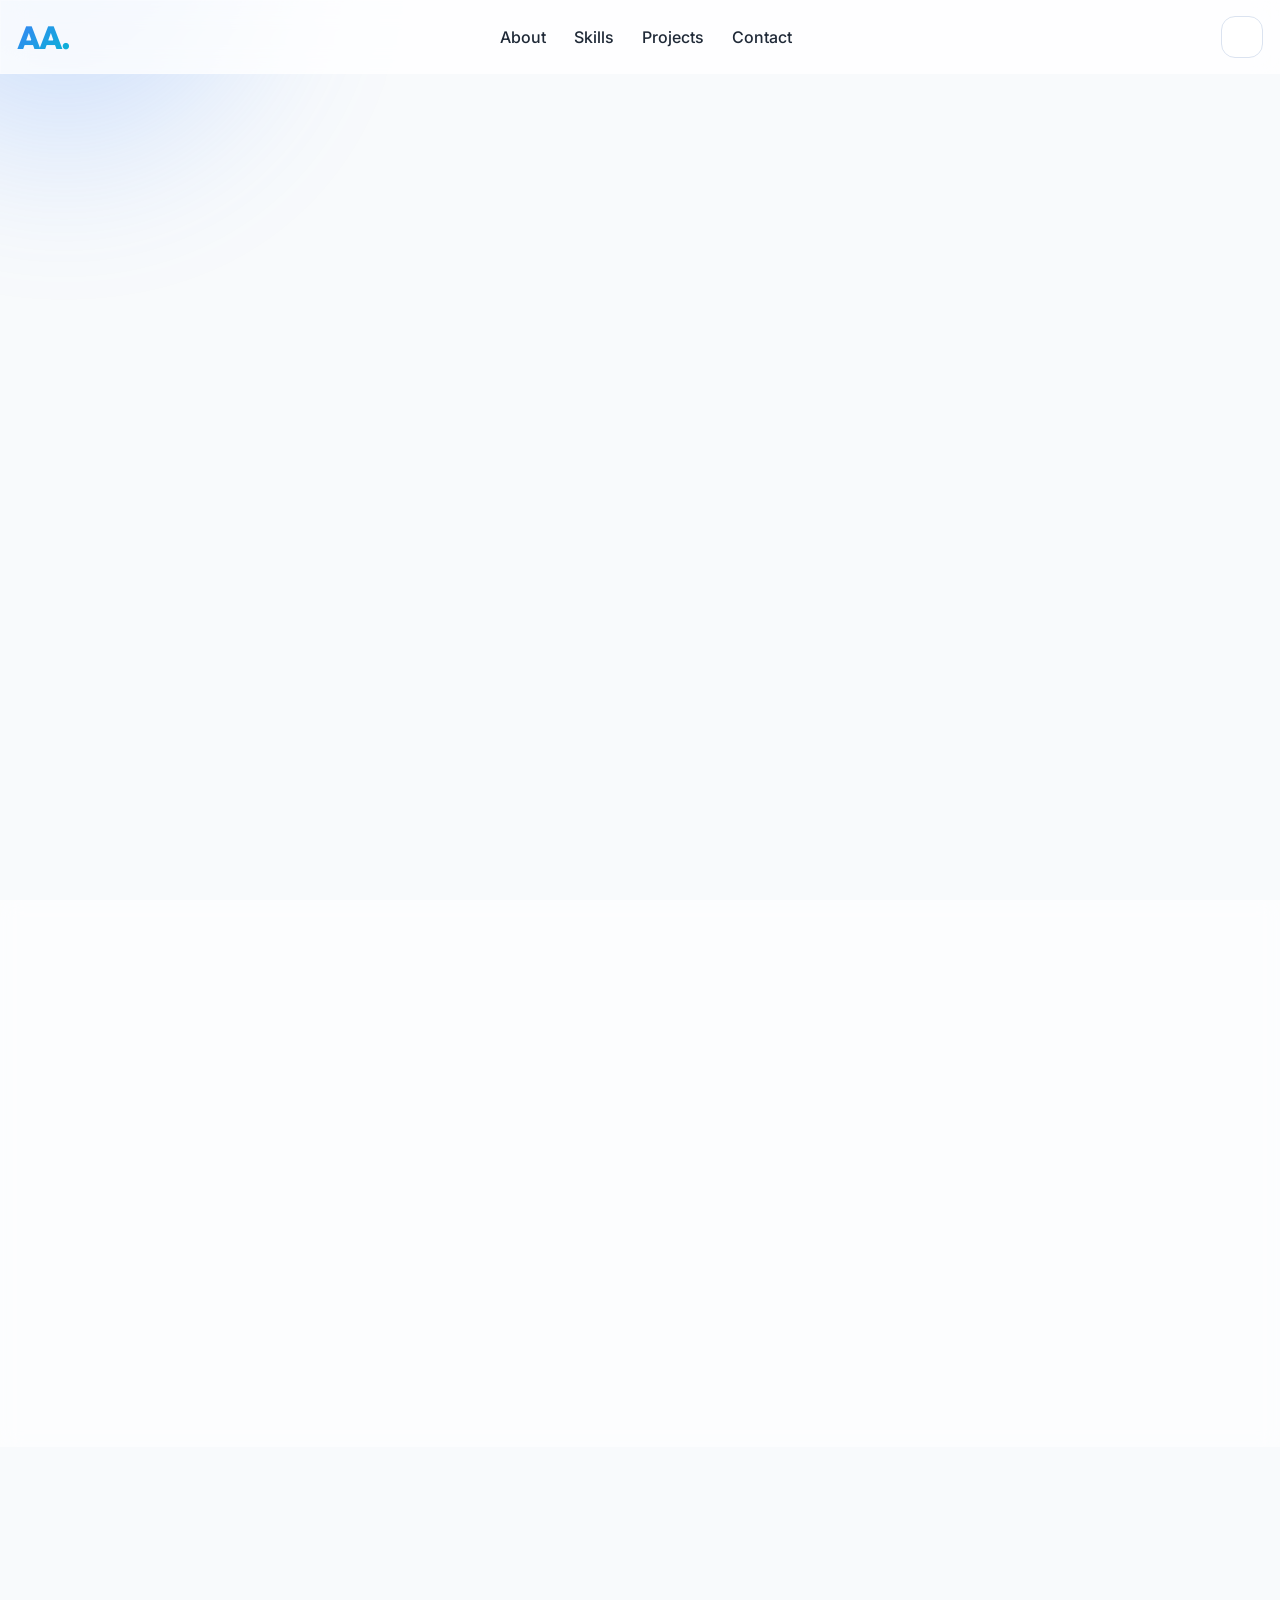
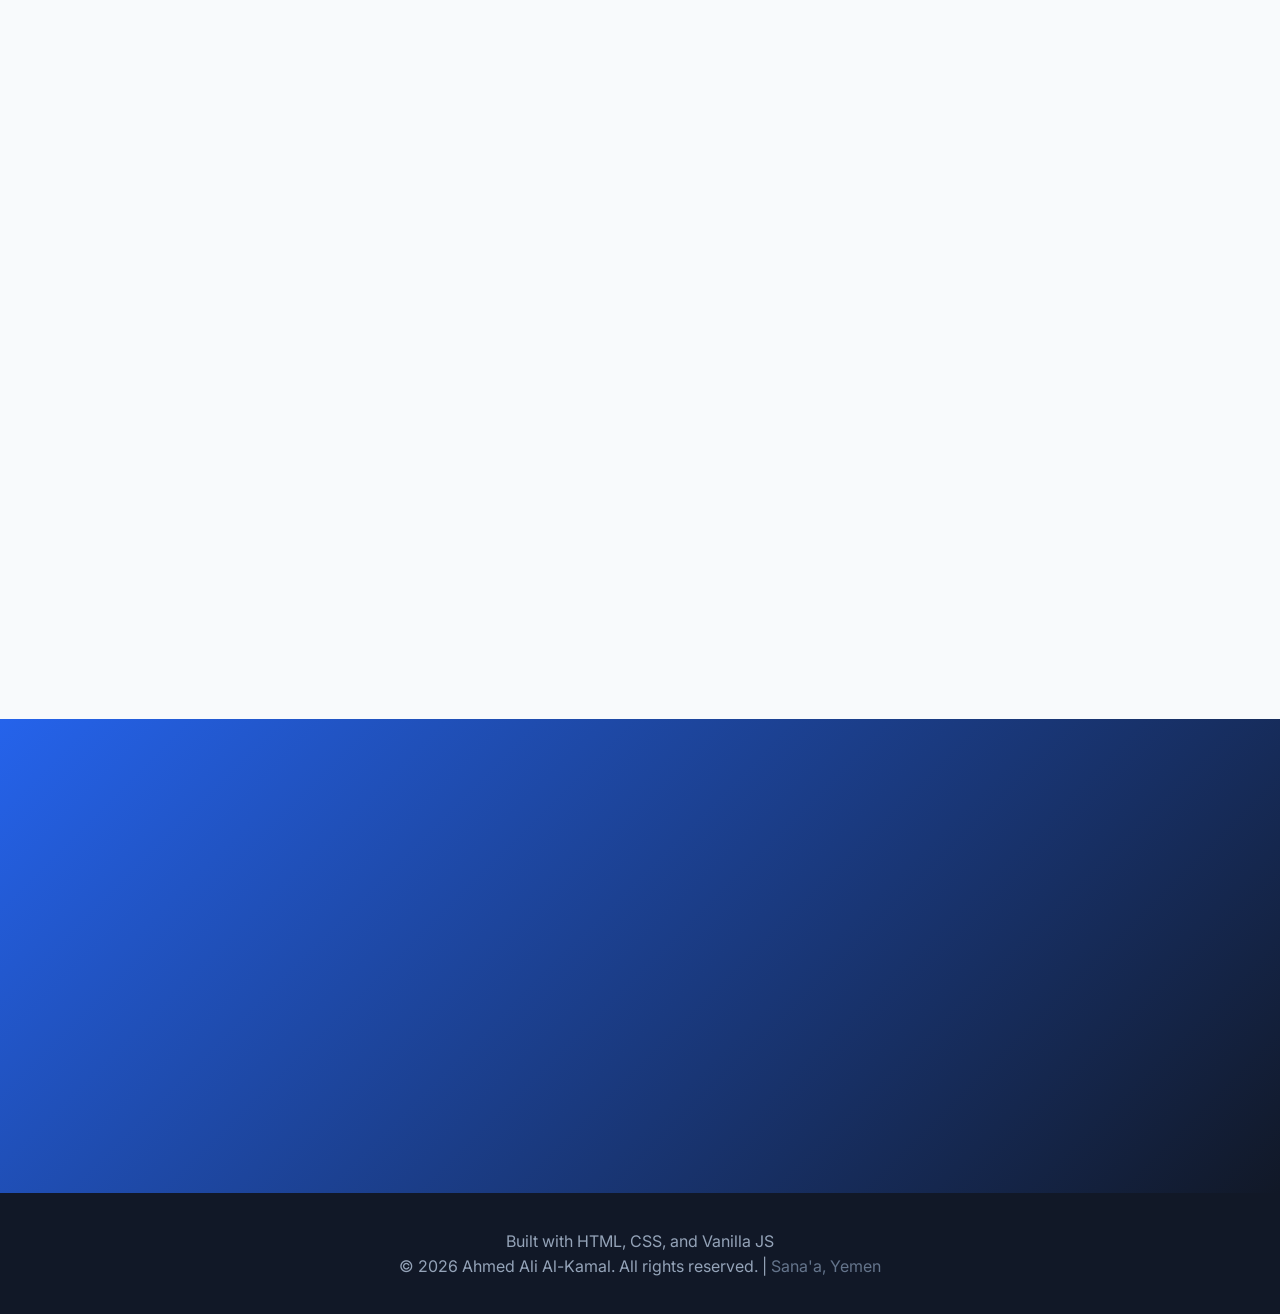
==== index.html @ fac73447 "Add navigation action buttons for theme toggle and mobile menu" ====
<!DOCTYPE html>
<html lang="en">
<head>
    <meta charset="UTF-8">
    <meta name="viewport" content="width=device-width, initial-scale=1.0">
    <title>Ahmed Ali Al-Kamal - Portfolio</title>
    <link rel="stylesheet" href="./assets/css/style.css">
</head>
<body>
    <div class="page-shell">
        <div class="blob-container">
            <div class="blob blob-1"></div>
            <div class="blob blob-2"></div>
        </div>

        <nav class="site-header glass">
            <div class="container-wide">
                <div class="nav-bar">
                    <a href="index.html" class="brand text-gradient outfit-font">AA.</a>

                    <div class="nav-links">
                        <a href="#about" class="nav-link">About</a>
                        <a href="#skills" class="nav-link">Skills</a>
                        <a href="projects.html" class="nav-link">Projects</a>
                        <a href="#contact" class="nav-link">Contact</a>
                    </div>

                    <div class="nav-actions">
                        <button id="theme-toggle" class="theme-toggle" aria-label="Toggle theme">
                            <svg id="theme-icon" fill="none" viewBox="0 0 24 24" stroke="currentColor"></svg>
                        </button>
                        <button id="mobile-menu-button" class="menu-toggle" aria-label="Open menu">
                            <svg fill="none" viewBox="0 0 24 24" stroke="currentColor">
                                <path stroke-linecap="round" stroke-linejoin="round" stroke-width="2" d="M4 6h16M4 12h16M4 18h16"></path>
                            </svg>
                        </button>
                    </div>
                </div>
            </div>

            <div id="mobile-menu" class="mobile-menu glass hidden">
                <div class="mobile-menu-inner">
                    <a href="#about" class="mobile-link">About</a>
                    <a href="#skills" class="mobile-link">Skills</a>
                    <a href="projects.html" class="mobile-link">Projects</a>
                    <a href="#contact" class="mobile-link">Contact</a>
                </div>
            </div>
        </nav>

        <section id="hero" class="hero">
            <div class="container-narrow hero-content reveal">
                <p class="eyebrow">Hello, my name is</p>
                <h1 class="hero-title outfit-font">
                    Ahmed Ali Al-Kamal.<br>
                    <span class="text-gradient">I build for the web.</span>
                </h1>
                <p class="hero-text">
                    I'm an IT graduate specializing in full-stack web and mobile applications using Django, React, and Flutter. Passionate about clean code, UX, and solving complex problems.
                </p>
                <div class="hero-actions">
                    <a href="projects.html" class="button">View My Work</a>
                    <a href="https://github.com/12Ahm-webSite" target="_blank" class="button-secondary">GitHub Profile</a>
                </div>
            </div>
        </section>

        <section id="about" class="section section-soft">
            <div class="container-narrow reveal">
                <div class="section-heading">
                    <h2 class="outfit-font">About Me</h2>
                    <div class="section-line"></div>
                </div>

                <div class="about-grid">
                    <div class="about-copy">
                        <h3 class="section-subtitle">Professional Summary</h3>
                        <p>
                            IT graduate with hands-on experience building full-stack web applications and mobile apps. Proficient in Django, React, and Flutter. Passionate about clean code, user experience, and solving real-world problems through software.
                        </p>

                        <h3 class="section-subtitle">Languages</h3>
                        <ul class="language-list">
                            <li><span class="bullet-dot"></span> <strong>Arabic</strong> - Native</li>
                            <li><span class="bullet-dot"></span> <strong>English</strong> - Professional Working Proficiency</li>
                        </ul>
                    </div>

                    <article class="info-card glass">
                        <div class="card-corner"></div>
                        <div class="info-card-content">
                            <h3 class="card-title">
                                <svg fill="none" stroke="currentColor" viewBox="0 0 24 24">
                                    <path stroke-linecap="round" stroke-linejoin="round" stroke-width="2" d="M12 14l9-5-9-5-9 5 9 5z"></path>
                                    <path stroke-linecap="round" stroke-linejoin="round" stroke-width="2" d="M12 14l6.16-3.422a12.083 12.083 0 01.665 6.479A11.952 11.952 0 0012 20.055a11.952 11.952 0 00-6.824-2.998 12.078 12.078 0 01.665-6.479L12 14z"></path>
                                    <path stroke-linecap="round" stroke-linejoin="round" stroke-width="2" d="M8 20v-7.5l4-2.222"></path>
                                </svg>
                                Education
                            </h3>

                            <div class="timeline">
                                <h4>Bachelor of Information Technology</h4>
                                <p class="timeline-meta">Expected: 2026</p>
                                <p class="timeline-location">University of Modern Sciences (UMS) - Sana'a, Yemen</p>
                                <div class="project-note">
                                    <strong>Graduation Project:</strong> LoomApp - A full-stack web platform built with Django.
                                </div>
                            </div>
                        </div>
                    </article>
                </div>
            </div>
        </section>

        <section id="skills" class="section">
            <div class="container-narrow reveal">
                <div class="section-heading">
                    <h2 class="outfit-font">Technical Skills</h2>
                    <div class="section-line"></div>
                </div>

                <div class="skills-grid">
                    <article class="skill-card">
                        <h3>Languages</h3>
                        <div class="tag-list">
                            <span class="tag tag-blue">Python</span>
                            <span class="tag tag-yellow">JavaScript</span>
                            <span class="tag tag-cyan">Dart</span>
                            <span class="tag tag-red">Java</span>
                            <span class="tag tag-purple">C#</span>
                        </div>
                    </article>

                    <article class="skill-card">
                        <h3>Frontend</h3>
                        <div class="tag-list">
                            <span class="tag tag-orange">HTML</span>
                            <span class="tag tag-blue">CSS</span>
                            <span class="tag tag-cyan">React JS</span>
                            <span class="tag tag-sky">Flutter</span>
                        </div>
                    </article>

                    <article class="skill-card">
                        <h3>Backend</h3>
                        <div class="tag-list">
                            <span class="tag tag-green">Django</span>
                            <span class="tag tag-emerald">Django REST</span>
                            <span class="tag tag-indigo">ASP.NET</span>
                            <span class="tag tag-rose">Laravel</span>
                        </div>
                    </article>

                    <article class="skill-card">
                        <h3>Databases</h3>
                        <div class="tag-list">
                            <span class="tag tag-slate">SQLite</span>
                            <span class="tag tag-slate">MySQL</span>
                            <span class="tag tag-slate">Django ORM</span>
                        </div>
                    </article>

                    <article class="skill-card wide">
                        <h3>Tools &amp; Other</h3>
                        <div class="tag-list">
                            <span class="tag tag-neutral">Git</span>
                            <span class="tag tag-neutral">GitHub</span>
                            <span class="tag tag-neutral">VS Code</span>
                            <span class="tag tag-neutral">Visual Studio 2022</span>
                            <span class="tag tag-primary">REST APIs</span>
                            <span class="tag tag-primary">Auth &amp; Permissions</span>
                            <span class="tag tag-primary">ATS-optimized UI</span>
                        </div>
                    </article>
                </div>

                <div class="skills-cta">
                    <a href="projects.html" class="button-inline">
                        See What I've Built With These Skills
                        <svg fill="none" stroke="currentColor" viewBox="0 0 24 24">
                            <path stroke-linecap="round" stroke-linejoin="round" stroke-width="2" d="M14 5l7 7m0 0l-7 7m7-7H3"></path>
                        </svg>
                    </a>
                </div>
            </div>
        </section>

        <section id="contact" class="section contact">
            <div class="container-narrow contact-inner reveal">
                <h2 class="outfit-font">Get In Touch</h2>
                <p>
                    I'm currently looking for new opportunities. Whether you have a question or just want to say hi, I'll try my best to get back to you!
                </p>

                <div class="contact-cards">
                    <a href="mailto:Ahmaad.website@gmail.com" class="contact-card">
                        <svg fill="none" stroke="currentColor" viewBox="0 0 24 24">
                            <path stroke-linecap="round" stroke-linejoin="round" stroke-width="2" d="M3 8l7.89 5.26a2 2 0 002.22 0L21 8M5 19h14a2 2 0 002-2V7a2 2 0 00-2-2H5a2 2 0 00-2 2v10a2 2 0 002 2z"></path>
                        </svg>
                        <span>Ahmaad.website@gmail.com</span>
                    </a>
                    <div class="contact-card">
                        <svg fill="none" stroke="currentColor" viewBox="0 0 24 24">
                            <path stroke-linecap="round" stroke-linejoin="round" stroke-width="2" d="M3 5a2 2 0 012-2h3.28a1 1 0 01.948.684l1.498 4.493a1 1 0 01-.502 1.21l-2.257 1.13a11.042 11.042 0 005.516 5.516l1.13-2.257a1 1 0 011.21-.502l4.493 1.498a1 1 0 01.684.949V19a2 2 0 01-2 2h-1C9.716 21 3 14.284 3 6V5z"></path>
                        </svg>
                    <span id="phone-number" class="copyable-number" data-phone="+967 770923337" style="cursor: pointer;">+967 770923337</span>
                    </div>
                </div>

                <div class="social-links">
                    <a href="https://github.com/12Ahm-webSite" target="_blank" class="social-link" aria-label="GitHub">
                        <svg fill="currentColor" viewBox="0 0 24 24">
                            <path fill-rule="evenodd" d="M12 2C6.477 2 2 6.484 2 12.017c0 4.425 2.865 8.18 6.839 9.504.5.092.682-.217.682-.483 0-.237-.008-.868-.013-1.703-2.782.605-3.369-1.343-3.369-1.343-.454-1.158-1.11-1.466-1.11-1.466-.908-.62.069-.608.069-.608 1.003.07 1.531 1.032 1.531 1.032.892 1.53 2.341 1.088 2.91.832.092-.647.35-1.088.636-1.338-2.22-.253-4.555-1.113-4.555-4.951 0-1.093.39-1.988 1.029-2.688-.103-.253-.446-1.272.098-2.65 0 0 .84-.27 2.75 1.026A9.564 9.564 0 0112 6.844c.85.004 1.705.115 2.504.337 1.909-1.296 2.747-1.027 2.747-1.027.546 1.379.202 2.398.1 2.651.64.7 1.028 1.595 1.028 2.688 0 3.848-2.339 4.695-4.566 4.943.359.309.678.92.678 1.855 0 1.338-.012 2.419-.012 2.747 0 .268.18.58.688.482A10.019 10.019 0 0022 12.017C22 6.484 17.522 2 12 2z" clip-rule="evenodd"></path>
                        </svg>
                    </a>
                </div>
            </div>
        </section>

        <footer class="site-footer">
            <p>Built with HTML, CSS, and Vanilla JS</p>
            <p>&copy; 2026 Ahmed Ali Al-Kamal. All rights reserved. | <span class="footer-location">Sana'a, Yemen</span></p>
        </footer>
    </div>

    <script src="./assets/js/main.js"></script>
</body>
</html>
---- assets/css/style.css ----
@import url('https://fonts.googleapis.com/css2?family=Outfit:wght@300;400;500;600;700;800&family=Inter:wght@300;400;500;600;700&display=swap');

:root {
    --font-body: 'Inter', sans-serif;
    --font-heading: 'Outfit', sans-serif;
    --color-bg: #f8fafc;
    --color-surface: rgba(255, 255, 255, 0.78);
    --color-surface-solid: #ffffff;
    --color-surface-soft: rgba(255, 255, 255, 0.58);
    --color-border: #dbe3f0;
    --color-border-strong: #bfd1eb;
    --color-text: #1f2937;
    --color-text-soft: #5b6577;
    --color-text-muted: #7b8798;
    --color-primary: #3b82f6;
    --color-primary-strong: #2563eb;
    --color-secondary: #06b6d4;
    --color-footer: #111827;
    --shadow-sm: 0 10px 30px rgba(15, 23, 42, 0.08);
    --shadow-md: 0 18px 45px rgba(15, 23, 42, 0.14);
    --radius-md: 20px;
    --container-xl: 1280px;
    --container-lg: 1120px;
    --container-md: 960px;
}

html {
    scroll-behavior: smooth;
}

html.dark {
    --color-bg: #0f172a;
    --color-surface: rgba(15, 23, 42, 0.76);
    --color-surface-solid: #172033;
    --color-surface-soft: rgba(30, 41, 59, 0.76);
    --color-border: rgba(148, 163, 184, 0.22);
    --color-border-strong: rgba(96, 165, 250, 0.32);
    --color-text: #e5eefc;
    --color-text-soft: #c1cedd;
    --color-text-muted: #93a4ba;
    --shadow-sm: 0 14px 34px rgba(2, 8, 23, 0.28);
    --shadow-md: 0 22px 54px rgba(2, 8, 23, 0.42);
}

*,
*::before,
*::after {
    box-sizing: border-box;
}

body {
    margin: 0;
    font-family: var(--font-body);
    background: var(--color-bg);
    color: var(--color-text);
    -webkit-font-smoothing: antialiased;
    -moz-osx-font-smoothing: grayscale;
    transition: background-color 0.3s ease, color 0.3s ease;
    position: relative;
}

a {
    color: inherit;
    text-decoration: none;
}

button,
input,
textarea,
select {
    font: inherit;
}

img,
svg {
    max-width: 100%;
}

h1,
h2,
h3,
h4,
h5,
h6,
.outfit-font {
    font-family: var(--font-heading);
}

::-webkit-scrollbar {
    width: 8px;
}

::-webkit-scrollbar-track {
    background: #f1f5f9;
}

.dark ::-webkit-scrollbar-track {
    background: #0f172a;
}

::-webkit-scrollbar-thumb {
    background: #94a3b8;
    border-radius: 999px;
}

.dark ::-webkit-scrollbar-thumb {
    background: #475569;
}

::-webkit-scrollbar-thumb:hover {
    background: var(--color-primary);
}

::selection {
    background: rgba(59, 130, 246, 0.45);
    color: #fff;
}

.page-shell {
    min-height: 100vh;
    overflow-x: hidden;
}

.container,
.container-wide,
.container-narrow {
    width: min(calc(100% - 2rem), var(--container-lg));
    margin: 0 auto;
}

.container-wide {
    width: min(calc(100% - 2rem), var(--container-xl));
}

.container-narrow {
    width: min(calc(100% - 2rem), var(--container-md));
}

.section {
    padding: 5rem 0;
}

.section-soft {
    background: var(--color-surface-soft);
    backdrop-filter: blur(10px);
}

.section-heading {
    display: flex;
    align-items: center;
    gap: 1.5rem;
    margin-bottom: 3rem;
}

.section-heading h2 {
    margin: 0;
    font-size: clamp(2rem, 3vw, 2.8rem);
}

.section-line {
    flex: 1;
    height: 1px;
    background: var(--color-border);
}

.eyebrow {
    margin: 0 0 0.8rem;
    color: var(--color-primary);
    font-size: 0.92rem;
    font-weight: 700;
    letter-spacing: 0.12em;
    text-transform: uppercase;
}

.text-gradient {
    background-image: linear-gradient(135deg, var(--color-primary), var(--color-secondary));
    -webkit-background-clip: text;
    background-clip: text;
    color: transparent;
}

.glass {
    background: var(--color-surface);
    backdrop-filter: blur(12px);
    -webkit-backdrop-filter: blur(12px);
    border: 1px solid rgba(255, 255, 255, 0.22);
}

.dark .glass {
    border-color: rgba(148, 163, 184, 0.08);
}

.site-header {
    position: fixed;
    inset: 0 0 auto;
    z-index: 50;
    transition: background-color 0.3s ease, border-color 0.3s ease;
}

.site-header.with-border {
    border-bottom: 1px solid var(--color-border);
}

.nav-bar {
    min-height: 4.5rem;
    display: flex;
    align-items: center;
    justify-content: space-between;
    gap: 1rem;
}

.brand {
    font-size: 2rem;
    font-weight: 800;
    letter-spacing: -0.04em;
}

.nav-links {
    display: flex;
    align-items: center;
    gap: 1.75rem;
}

.nav-actions {
    display: flex;
    align-items: center;
    gap: 0.75rem;
}

.nav-link {
    font-weight: 500;
    color: var(--color-text);
    transition: color 0.2s ease;
}

.nav-link:hover,
.nav-link.is-active {
    color: var(--color-primary);
}

.nav-link.is-active {
    padding-bottom: 0.4rem;
    border-bottom: 2px solid var(--color-primary);
}

.theme-toggle,
.menu-toggle {
    width: 2.6rem;
    height: 2.6rem;
    display: inline-flex;
    align-items: center;
    justify-content: center;
    padding: 0;
    border: 1px solid var(--color-border);
    border-radius: 14px;
    background: var(--color-surface-solid);
    color: var(--color-text);
    cursor: pointer;
    transition: background-color 0.2s ease, border-color 0.2s ease, transform 0.2s ease;
}

.theme-toggle:hover,
.menu-toggle:hover {
    background: var(--color-surface);
    border-color: var(--color-border-strong);
    transform: translateY(-1px);
}

.theme-toggle svg,
.menu-toggle svg {
    width: 1.3rem;
    height: 1.3rem;
}

.menu-toggle {
    display: none;
}

.mobile-menu {
    width: min(calc(100% - 2rem), var(--container-xl));
    margin: 0 auto 0.75rem;
    padding: 0.75rem;
    border-radius: 0 0 22px 22px;
    box-shadow: var(--shadow-sm);
}

.mobile-menu-inner {
    display: grid;
    gap: 0.35rem;
}

.mobile-link {
    display: block;
    padding: 0.9rem 1rem;
    border-radius: 14px;
    font-weight: 500;
    transition: background-color 0.2s ease, color 0.2s ease;
}

.mobile-link:hover,
.mobile-link.is-active {
    background: rgba(59, 130, 246, 0.12);
    color: var(--color-primary);
}

.hidden {
    display: none !important;
}

.hero {
    min-height: 100vh;
    display: flex;
    align-items: center;
    justify-content: center;
    padding: 8.5rem 0 4rem;
}

.hero-content {
    text-align: center;
}

.hero-title {
    margin: 0 0 1.5rem;
    font-size: clamp(3rem, 8vw, 5.8rem);
    line-height: 1.02;
    letter-spacing: -0.05em;
}

.hero-text,
.section-text,
.header-text {
    max-width: 42rem;
    margin: 0 auto;
    color: var(--color-text-soft);
    font-size: 1.08rem;
    line-height: 1.8;
}

.hero-actions {
    margin-top: 2.5rem;
    display: flex;
    justify-content: center;
    gap: 1rem;
    flex-wrap: wrap;
}

.button,
.button-secondary,
.button-inline {
    display: inline-flex;
    align-items: center;
    justify-content: center;
    gap: 0.6rem;
    padding: 0.95rem 1.6rem;
    border-radius: 999px;
    border: 1px solid transparent;
    font-weight: 600;
    transition: transform 0.2s ease, box-shadow 0.2s ease, background-color 0.2s ease, border-color 0.2s ease;
}

.button {
    background: var(--color-primary);
    color: #fff;
    box-shadow: 0 16px 34px rgba(59, 130, 246, 0.28);
}

.button:hover {
    background: var(--color-primary-strong);
    transform: translateY(-2px);
}

.button-secondary,
.button-inline {
    background: var(--color-surface-solid);
    color: var(--color-text);
    border-color: var(--color-border);
    box-shadow: var(--shadow-sm);
}

.button-secondary:hover,
.button-inline:hover {
    transform: translateY(-2px);
    border-color: var(--color-primary);
}

.button-inline {
    border-radius: 16px;
}

.about-grid {
    display: grid;
    grid-template-columns: 1.05fr 0.95fr;
    gap: 3rem;
}

.section-subtitle {
    margin: 0 0 1rem;
    color: var(--color-primary);
    font-size: 1.35rem;
    font-weight: 700;
}

.about-copy p {
    margin: 0 0 1.5rem;
    color: var(--color-text-soft);
    line-height: 1.8;
}

.language-list {
    list-style: none;
    padding: 0;
    margin: 0;
    display: grid;
    gap: 0.85rem;
}

.language-list li {
    display: flex;
    align-items: center;
    gap: 0.8rem;
    color: var(--color-text-soft);
}

.bullet-dot {
    width: 0.6rem;
    height: 0.6rem;
    border-radius: 50%;
    background: var(--color-secondary);
    flex: none;
}

.info-card {
    position: relative;
    overflow: hidden;
    padding: 2rem;
    border-radius: var(--radius-md);
    box-shadow: var(--shadow-sm);
}

.card-corner {
    position: absolute;
    inset: 0 0 auto auto;
    width: 8rem;
    height: 8rem;
    background: #2563eb75;
    border-bottom-left-radius: 100%;
    transition: transform 0.25s ease;
}

.info-card:hover .card-corner {
    transform: scale(1.08);
}

.info-card-content {
    position: relative;
    z-index: 1;
}

.card-title {
    margin: 0 0 1.4rem;
    display: flex;
    align-items: center;
    gap: 0.75rem;
    font-size: 1.4rem;
    font-weight: 700;
}

.card-title svg {
    width: 1.6rem;
    height: 1.6rem;
    color: var(--color-primary);
}

.timeline {
    border-left: 2px solid rgba(59, 130, 246, 0.32);
    padding-left: 1rem;
}

.timeline h4 {
    margin: 0;
    font-size: 1.15rem;
}

.timeline-meta {
    margin: 0.35rem 0;
    color: var(--color-primary);
    font-size: 0.92rem;
    font-weight: 600;
}

.timeline-location {
    margin: 0;
    color: var(--color-text-muted);
    font-size: 0.95rem;
}

.project-note {
    margin-top: 1rem;
    padding: 0.95rem 1rem;
    background: rgba(148, 163, 184, 0.12);
    border-radius: 14px;
    color: var(--color-text-soft);
    font-size: 0.94rem;
}

.skills-grid {
    display: grid;
    grid-template-columns: repeat(3, minmax(0, 1fr));
    gap: 1.5rem;
}

.skill-card {
    padding: 1.5rem;
    background: var(--color-surface-solid);
    border: 1px solid var(--color-border);
    border-radius: 18px;
    box-shadow: var(--shadow-sm);
}

.skill-card.wide {
    grid-column: span 2;
}

.skill-card h3 {
    margin: 0 0 1rem;
    padding-bottom: 0.75rem;
    border-bottom: 1px solid var(--color-border);
    font-size: 1.1rem;
}

.tag-list {
    display: flex;
    flex-wrap: wrap;
    gap: 0.65rem;
}

.tag {
    display: inline-flex;
    align-items: center;
    padding: 0.45rem 0.85rem;
    border-radius: 999px;
    font-size: 0.92rem;
    font-weight: 600;
}

.tag-blue { background: rgba(59, 130, 246, 0.14); color: #1d4ed8; }
.tag-yellow { background: rgba(234, 179, 8, 0.16); color: #a16207; }
.tag-cyan { background: rgba(6, 182, 212, 0.14); color: #0f766e; }
.tag-red { background: rgba(239, 68, 68, 0.14); color: #b91c1c; }
.tag-purple { background: rgba(168, 85, 247, 0.14); color: #7e22ce; }
.tag-orange { background: rgba(249, 115, 22, 0.15); color: #c2410c; }
.tag-sky { background: rgba(14, 165, 233, 0.15); color: #0369a1; }
.tag-green { background: rgba(34, 197, 94, 0.14); color: #15803d; }
.tag-emerald { background: rgba(16, 185, 129, 0.14); color: #047857; }
.tag-indigo { background: rgba(99, 102, 241, 0.14); color: #4338ca; }
.tag-rose { background: rgba(244, 63, 94, 0.14); color: #be123c; }
.tag-slate,
.tag-neutral { background: rgba(148, 163, 184, 0.16); color: #475569; }
.tag-primary { background: rgba(59, 130, 246, 0.12); color: var(--color-primary); }

.dark .tag-blue { color: #bfdbfe; }
.dark .tag-yellow { color: #fde68a; }
.dark .tag-cyan { color: #a5f3fc; }
.dark .tag-red { color: #fecaca; }
.dark .tag-purple { color: #e9d5ff; }
.dark .tag-orange { color: #fdba74; }
.dark .tag-sky { color: #bae6fd; }
.dark .tag-green { color: #bbf7d0; }
.dark .tag-emerald { color: #a7f3d0; }
.dark .tag-indigo { color: #c7d2fe; }
.dark .tag-rose { color: #fecdd3; }
.dark .tag-slate,
.dark .tag-neutral { color: #d8e2ef; }
.dark .tag-primary { color: #bfdbfe; }

.skills-cta {
    margin-top: 4rem;
    text-align: center;
}

.contact {
    position: relative;
    overflow: hidden;
    background: linear-gradient(135deg, #2563eb, #111827);
    color: #fff;
}

.contact::before {
    content: '';
    position: relative;
    overflow: hidden;
    background: linear-gradient(90deg, #2563eb, #111827);
    color: #fff;
}

.contact-inner {
    position: relative;
    z-index: 1;
    text-align: center;
}

.contact h2 {
    margin: 0 0 1rem;
    font-size: clamp(2.2rem, 4vw, 3rem);
}

.contact p {
    max-width: 42rem;
    margin: 0 auto;
    color: rgba(255, 255, 255, 0.86);
    font-size: 1.05rem;
    line-height: 1.8;
}

.contact-cards {
    margin: 2.5rem 0 2.75rem;
    display: flex;
    flex-wrap: wrap;
    justify-content: center;
    gap: 1rem;
}

.contact-card {
    display: flex;
    align-items: center;
    gap: 0.9rem;
    min-width: 18rem;
    padding: 1rem 1.25rem;
    background: rgba(255, 255, 255, 0.12);
    border: 1px solid rgba(255, 255, 255, 0.18);
    border-radius: 18px;
    backdrop-filter: blur(8px);
    -webkit-backdrop-filter: blur(8px);
    transition: background-color 0.2s ease, transform 0.2s ease;
}

.contact-card:hover {
    background: rgba(255, 255, 255, 0.18);
    transform: translateY(-2px);
}

.contact-card svg {
    width: 1.45rem;
    height: 1.45rem;
    flex: none;
}

.social-links {
    display: flex;
    justify-content: center;
    gap: 1rem;
}

.social-link {
    color: rgba(219, 234, 254, 0.92);
    transition: color 0.2s ease, transform 0.2s ease;
}

.social-link:hover {
    color: #fff;
    transform: translateY(-2px);
}

.social-link svg {
    width: 2rem;
    height: 2rem;
}

.page-header {
    padding: 8.5rem 0 2.5rem;
    text-align: center;
}

.page-header h1 {
    margin: 0 0 1rem;
    font-size: clamp(2.7rem, 6vw, 4.2rem);
}

.projects-section {
    padding: 1rem 0 6rem;
}

.projects-grid {
    display: grid;
    grid-template-columns: repeat(3, minmax(0, 1fr));
    gap: 1.5rem;
}

.project-card {
    display: flex;
    flex-direction: column;
    background: var(--color-surface-solid);
    border: 1px solid var(--color-border);
    border-radius: var(--radius-md);
    overflow: hidden;
    box-shadow: var(--shadow-sm);
    transition: transform 0.25s ease, box-shadow 0.25s ease, border-color 0.25s ease;
}

.project-card:hover {
    transform: translateY(-6px);
    box-shadow: var(--shadow-md);
    border-color: var(--color-border-strong);
}

.project-cover {
    position: relative;
    min-height: 13rem;
    display: flex;
    align-items: center;
    justify-content: center;
    padding: 1.5rem;
}

.project-cover::after {
    content: '';
    position: absolute;
    inset: 0;
    background: rgba(15, 23, 42, 0.05);
    opacity: 0;
    transition: opacity 0.25s ease;
}

.project-card:hover .project-cover::after {
    opacity: 1;
}

.project-cover h3 {
    position: relative;
    z-index: 1;
    margin: 0;
    font-size: 2rem;
    font-weight: 800;
    letter-spacing: -0.04em;
    transition: transform 0.25s ease;
}

.project-card:hover .project-cover h3 {
    transform: scale(1.05);
}

.cover-blue { background: linear-gradient(135deg, #dbeafe, #c7d2fe); color: #1e3a8a; }
.cover-cyan { background: linear-gradient(135deg, #cffafe, #bfdbfe); color: #155e75; }
.cover-indigo { background: linear-gradient(135deg, #e0e7ff, #f3e8ff); color: #312e81; }
.cover-rose { background: linear-gradient(135deg, #ffe4e6, #ffedd5); color: #881337; }
.cover-teal { background: linear-gradient(135deg, #ccfbf1, #d1fae5); color: #134e4a; }
.cover-violet { background: linear-gradient(135deg, #ede9fe, #fae8ff); color: #5b21b6; }
.cover-amber { background: linear-gradient(135deg, #fef3c7, #ffedd5); color: #92400e; }
.cover-zinc { background: linear-gradient(135deg, #e4e4e7, #d4d4d8); color: #18181b; }

/* التدرجات المحسّنة لكل مشروع */
.dark .cover-blue {
    background: linear-gradient(135deg, #1e3a8a, #3b82f6);
    color: #bfdbfe;
}

.dark .cover-cyan {
    background: linear-gradient(135deg, #0e7490, #06b6d4);
    color: #cffafe;
}

.dark .cover-indigo {
    background: linear-gradient(135deg, #3730a3, #6366f1);
    color: #c7d2fe;
}

.dark .cover-rose {
    background: linear-gradient(135deg, #9f1239, #f43f5e);
    color: #ffe4e6;
}

.dark .cover-teal {
    background: linear-gradient(135deg, #0f766e, #14b8a6);
    color: #ccfbf1;
}

.dark .cover-violet {
    background: linear-gradient(135deg, #5b21b6, #8b5cf6);
    color: #e9d5ff;
}

.dark .cover-amber {
    background: linear-gradient(135deg, #b45309, #f59e0b);
    color: #fef3c7;
}

.dark .cover-zinc {
    background: linear-gradient(135deg, #3f3f46, #71717a);
    color: #f4f4f5;
}   

.project-body {
    display: flex;
    flex: 1;
    flex-direction: column;
    gap: 1rem;
    padding: 1.5rem;
}

.project-top {
    display: flex;
    align-items: flex-start;
    justify-content: space-between;
    gap: 1rem;
}

.project-top h3 {
    margin: 0;
    font-size: 1.28rem;
}

.project-link {
    color: var(--color-text-muted);
    transition: color 0.2s ease, transform 0.2s ease;
}

.project-link:hover {
    color: var(--color-primary);
    transform: translateY(-1px);
}

.project-link svg {
    width: 1.45rem;
    height: 1.45rem;
}

.project-description {
    margin: 0;
    color: var(--color-text-soft);
    line-height: 1.75;
    font-size: 0.96rem;
}

.tag-list.compact .tag {
    padding: 0.38rem 0.72rem;
    border-radius: 10px;
    font-size: 0.78rem;
}

.site-footer {
    padding: 2rem 1rem;
    background: var(--color-footer);
    text-align: center;
    color: #94a3b8;
}

.site-footer p {
    margin: 0.35rem 0;
}

.footer-location {
    color: #64748b;
}

.blob-container {
    position: absolute;
    inset: 0;
    overflow: hidden;
    z-index: -1;
    pointer-events: none;
}

.blob {
    position: absolute;
    border-radius: 50%;
    filter: blur(80px);
    opacity: 0.5;
    animation: move 10s infinite alternate;
}

.dark .blob {
    opacity: 0.28;
}

.blob-1 {
    top: -8%;
    left: -10%;
    width: 24rem;
    height: 24rem;
    background: rgba(59, 130, 246, 0.42);
}

.blob-2 {
    right: -12%;
    bottom: -10%;
    width: 31rem;
    height: 31rem;
    background: rgba(6, 182, 212, 0.34);
}


@keyframes move {
    from {
        transform: translate(0, 0) scale(1);
    }
    to {
        transform: translate(20px, 30px) scale(1.12);
    }
}

.reveal {
    opacity: 0;
    transform: translateY(30px);
    transition: opacity 0.8s ease, transform 0.8s ease;
}

.reveal.active {
    opacity: 1;
    transform: translateY(0);
}

@media (max-width: 1024px) {
    .skills-grid,
    .projects-grid {
        grid-template-columns: repeat(2, minmax(0, 1fr));
    }
}

@media (max-width: 900px) {
    .about-grid {
        grid-template-columns: 1fr;
    }

    .nav-links {
        display: none;
    }

    .menu-toggle {
        display: inline-flex;
    }
}

@media (max-width: 720px) {
    .section {
        padding: 4rem 0;
    }

    .hero {
        padding-top: 7.5rem;
    }

    .hero-actions,
    .contact-cards {
        flex-direction: column;
        align-items: stretch;
    }

    .contact-card {
        min-width: 0;
    }

    .skills-grid,
    .projects-grid {
        grid-template-columns: 1fr;
    }

    .skill-card.wide {
        grid-column: auto;
    }

    .section-heading {
        gap: 1rem;
    }
}
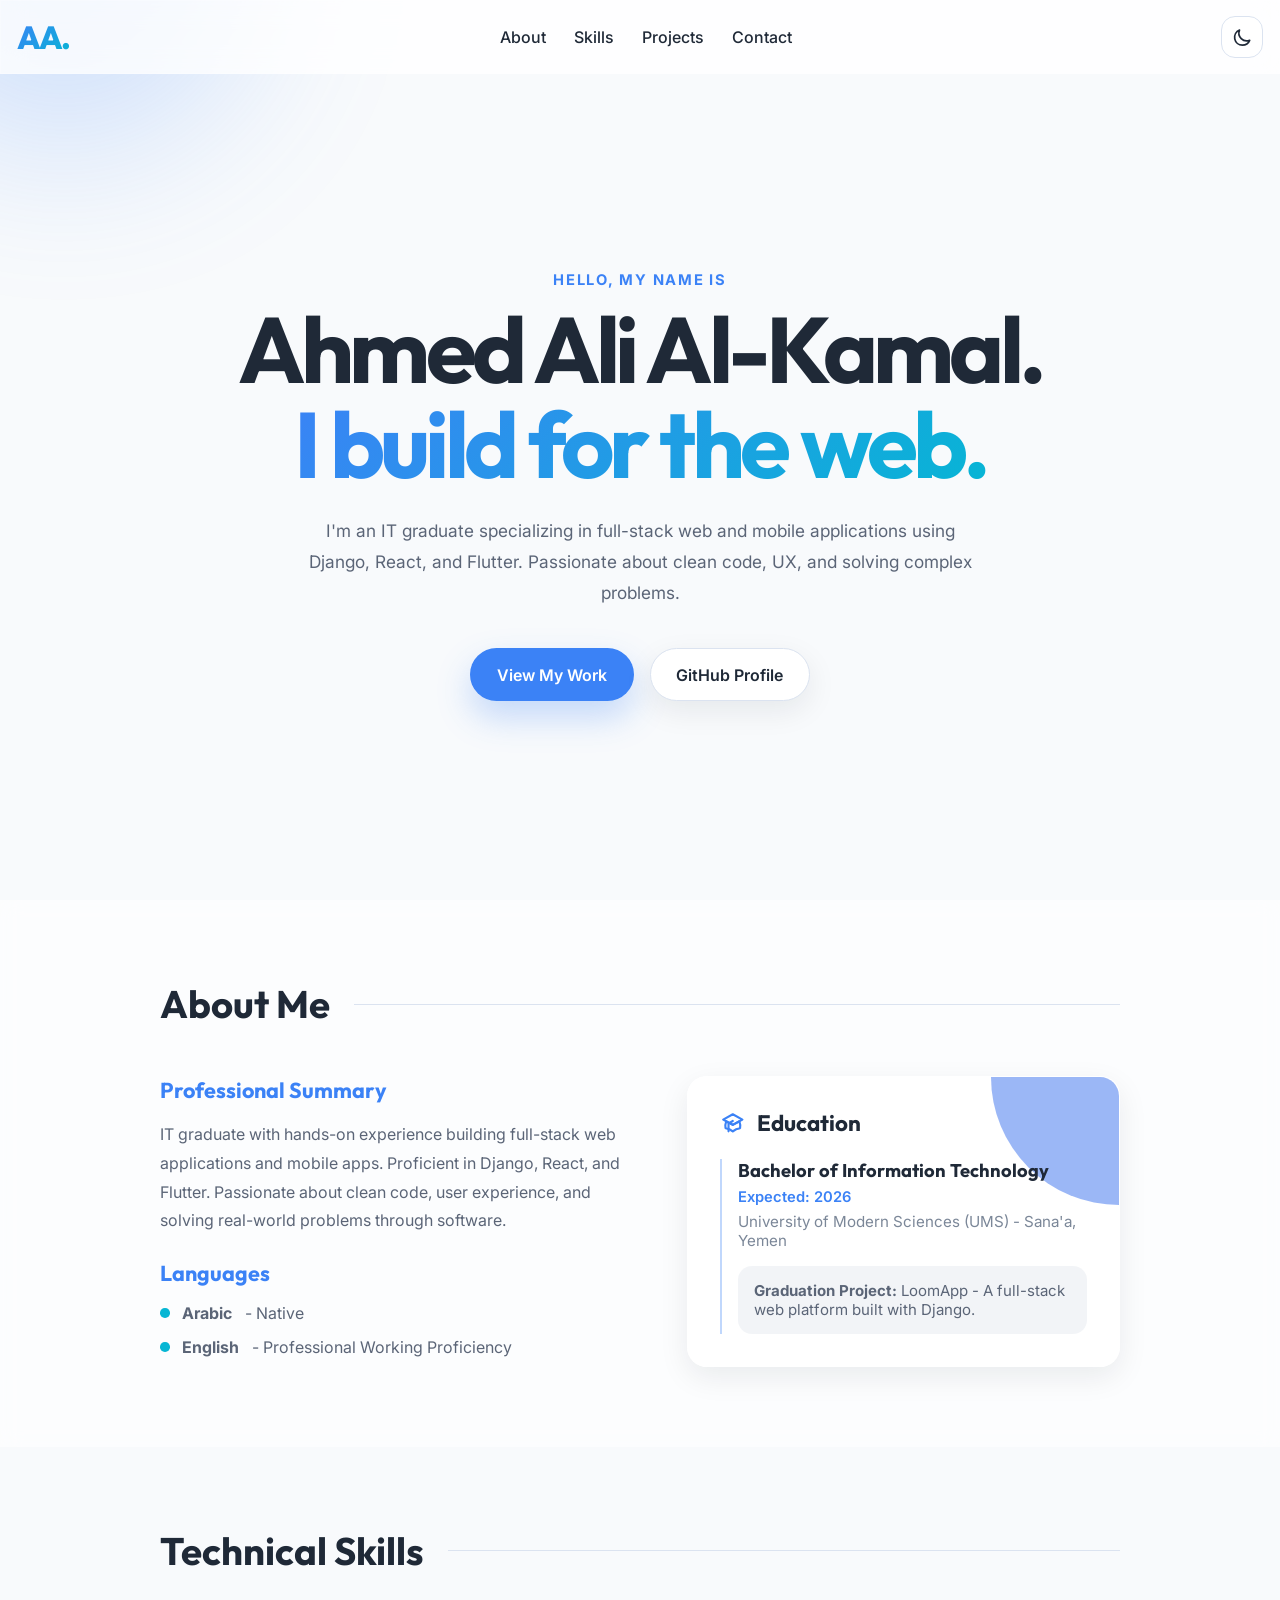
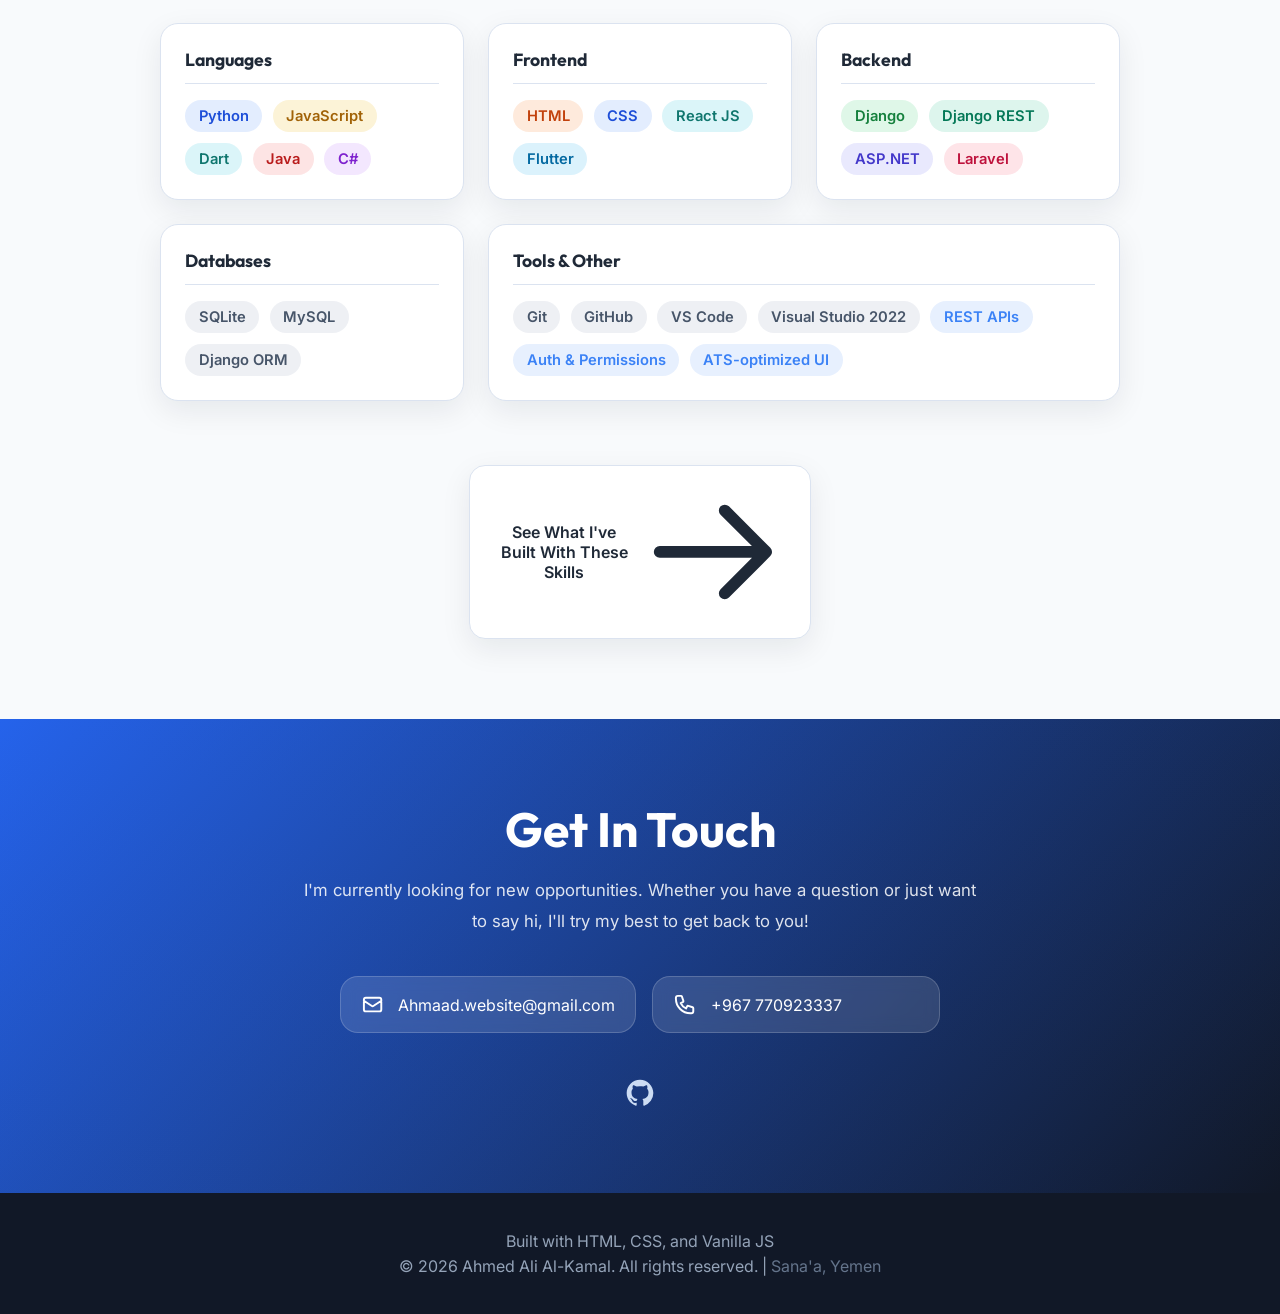
==== commit 7227a342: "Enhance project files with favicon, meta descriptions, and improve clipboard functionality" ====
--- a/index.html
+++ b/index.html
@@ -3,7 +3,9 @@
 <head>
     <meta charset="UTF-8">
     <meta name="viewport" content="width=device-width, initial-scale=1.0">
+    <meta name="description" content="Ahmed Ali Al-Kamal - Full-stack web and mobile developer specializing in Django, React, and Flutter. View my projects, skills, and get in touch.">
     <title>Ahmed Ali Al-Kamal - Portfolio</title>
+    <link rel="icon" type="image/svg+xml" href="./assets/images/favicon.svg">
     <link rel="stylesheet" href="./assets/css/style.css">
 </head>
 <body>
@@ -16,7 +18,7 @@
         <nav class="site-header glass">
             <div class="container-wide">
                 <div class="nav-bar">
-                    <a href="index.html" class="brand text-gradient outfit-font">AA.</a>
+                    <a href="index.html" class="brand text-gradient outfit-font" aria-label="Home">AA.</a>
 
                     <div class="nav-links">
                         <a href="#about" class="nav-link">About</a>
@@ -60,7 +62,7 @@
                 </p>
                 <div class="hero-actions">
                     <a href="projects.html" class="button">View My Work</a>
-                    <a href="https://github.com/12Ahm-webSite" target="_blank" class="button-secondary">GitHub Profile</a>
+                    <a href="https://github.com/12Ahm-webSite" target="_blank" rel="noopener noreferrer" class="button-secondary">GitHub Profile</a>
                 </div>
             </div>
         </section>
@@ -208,7 +210,7 @@
                 </div>
 
                 <div class="social-links">
-                    <a href="https://github.com/12Ahm-webSite" target="_blank" class="social-link" aria-label="GitHub">
+                    <a href="https://github.com/12Ahm-webSite" target="_blank" rel="noopener noreferrer" class="social-link" aria-label="GitHub profile">
                         <svg fill="currentColor" viewBox="0 0 24 24">
                             <path fill-rule="evenodd" d="M12 2C6.477 2 2 6.484 2 12.017c0 4.425 2.865 8.18 6.839 9.504.5.092.682-.217.682-.483 0-.237-.008-.868-.013-1.703-2.782.605-3.369-1.343-3.369-1.343-.454-1.158-1.11-1.466-1.11-1.466-.908-.62.069-.608.069-.608 1.003.07 1.531 1.032 1.531 1.032.892 1.53 2.341 1.088 2.91.832.092-.647.35-1.088.636-1.338-2.22-.253-4.555-1.113-4.555-4.951 0-1.093.39-1.988 1.029-2.688-.103-.253-.446-1.272.098-2.65 0 0 .84-.27 2.75 1.026A9.564 9.564 0 0112 6.844c.85.004 1.705.115 2.504.337 1.909-1.296 2.747-1.027 2.747-1.027.546 1.379.202 2.398.1 2.651.64.7 1.028 1.595 1.028 2.688 0 3.848-2.339 4.695-4.566 4.943.359.309.678.92.678 1.855 0 1.338-.012 2.419-.012 2.747 0 .268.18.58.688.482A10.019 10.019 0 0022 12.017C22 6.484 17.522 2 12 2z" clip-rule="evenodd"></path>
                         </svg>
--- a/assets/css/style.css
+++ b/assets/css/style.css
@@ -587,10 +587,10 @@
 
 .contact::before {
     content: '';
-    position: relative;
-    overflow: hidden;
-    background: linear-gradient(90deg, #2563eb, #111827);
-    color: #fff;
+    position: absolute;
+    inset: 0;
+    background: linear-gradient(90deg, rgba(37, 99, 235, 0.08), rgba(17, 24, 39, 0.08));
+    pointer-events: none;
 }
 
 .contact-inner {
@@ -898,6 +898,12 @@
     }
 }
 
+@keyframes fadeOut {
+    0% { opacity: 1; transform: translateX(-50%) translateY(0); }
+    70% { opacity: 1; transform: translateX(-50%) translateY(0); }
+    100% { opacity: 0; transform: translateX(-50%) translateY(-10px); }
+}
+
 .reveal {
     opacity: 0;
     transform: translateY(30px);
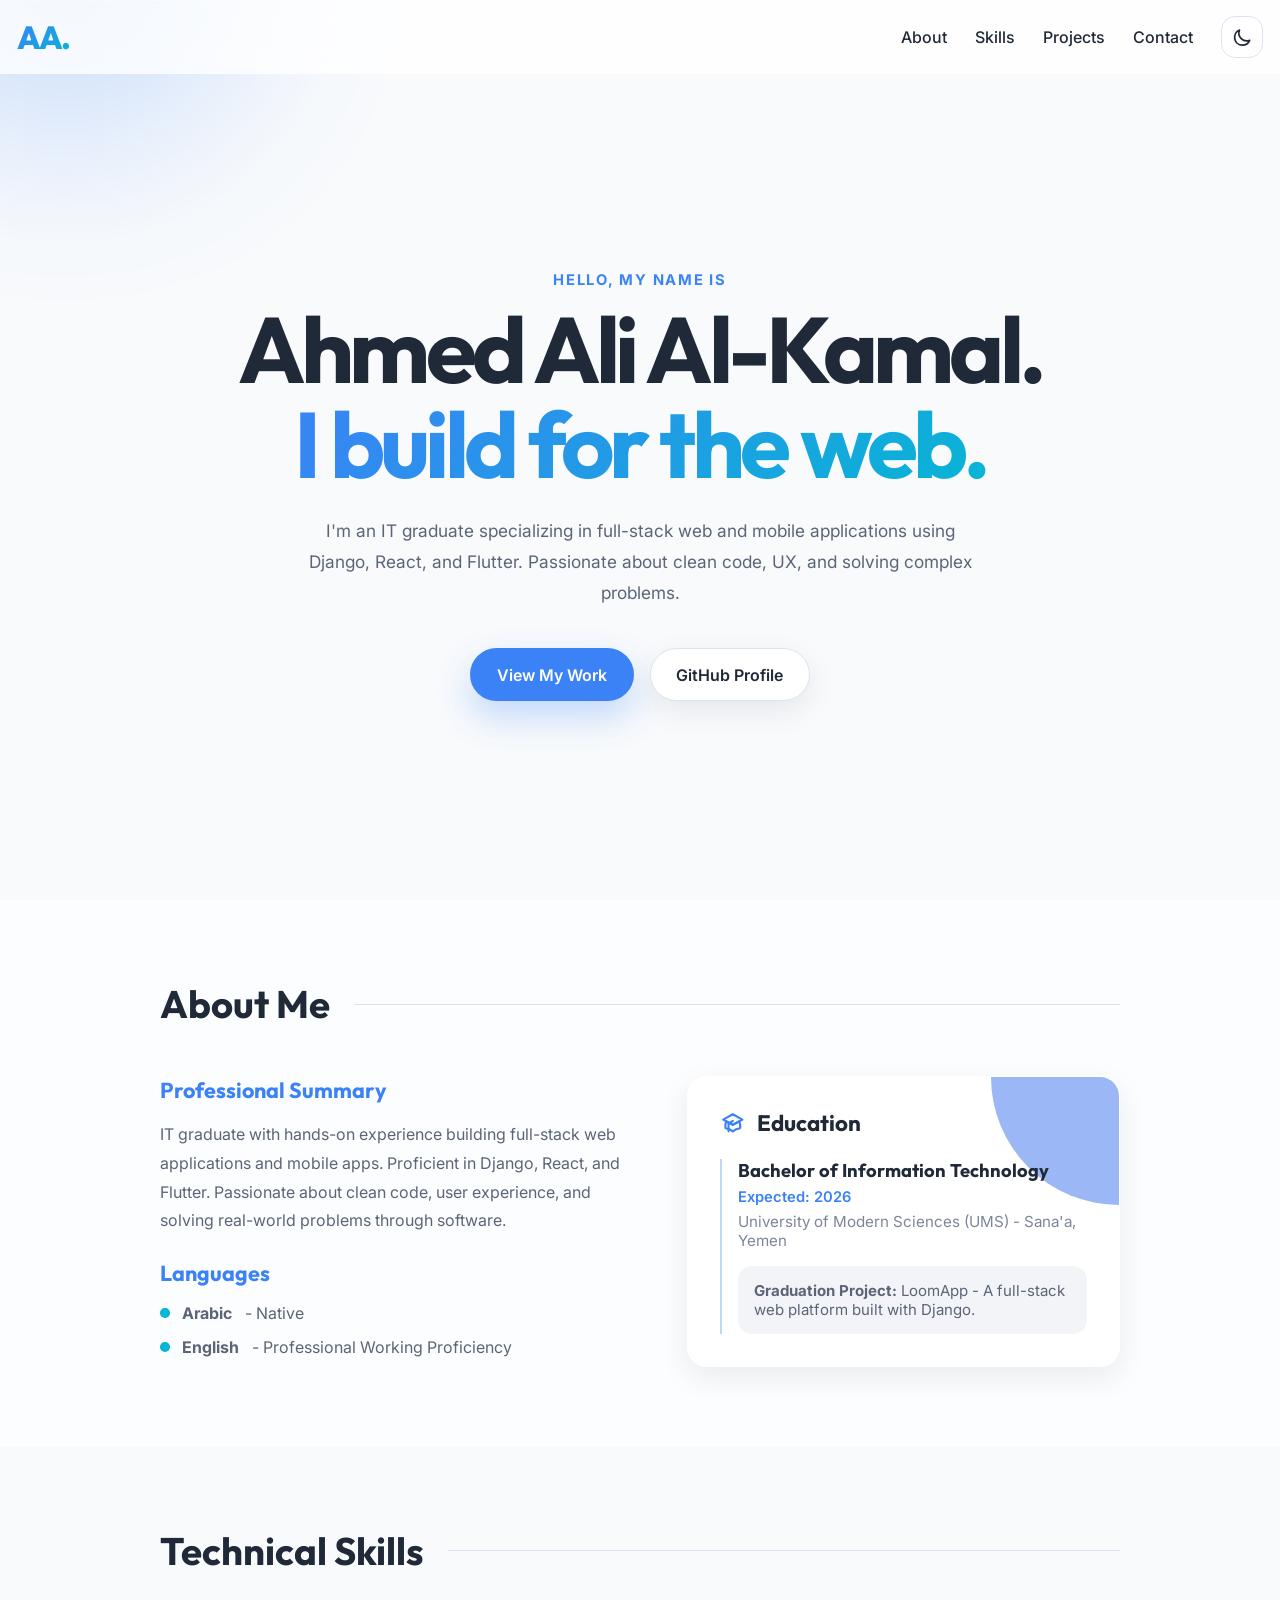
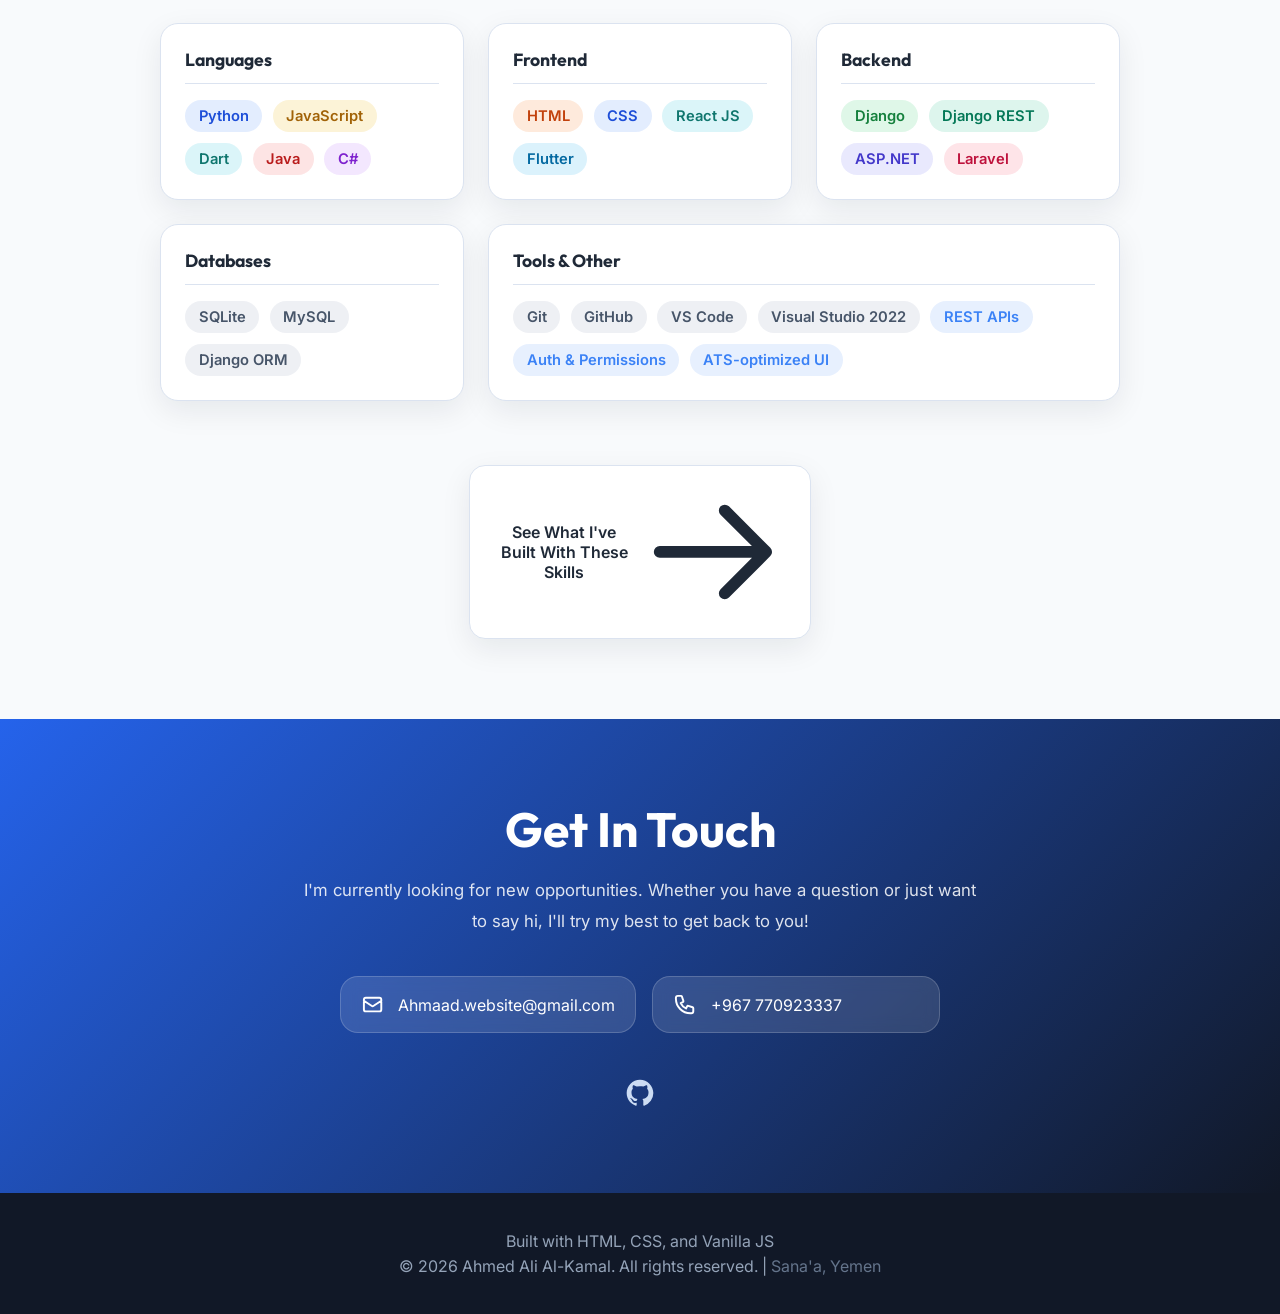
==== commit aace574e: "Add portfolio and projects pages with initial content and structure" ====
--- a/index.html
+++ b/index.html
@@ -3,9 +3,7 @@
 <head>
     <meta charset="UTF-8">
     <meta name="viewport" content="width=device-width, initial-scale=1.0">
-    <meta name="description" content="Ahmed Ali Al-Kamal - Full-stack web and mobile developer specializing in Django, React, and Flutter. View my projects, skills, and get in touch.">
     <title>Ahmed Ali Al-Kamal - Portfolio</title>
-    <link rel="icon" type="image/svg+xml" href="./assets/images/favicon.svg">
     <link rel="stylesheet" href="./assets/css/style.css">
 </head>
 <body>
@@ -18,25 +16,23 @@
         <nav class="site-header glass">
             <div class="container-wide">
                 <div class="nav-bar">
-                    <a href="index.html" class="brand text-gradient outfit-font" aria-label="Home">AA.</a>
+                    <a href="index.html" class="brand text-gradient outfit-font">AA.</a>
 
                     <div class="nav-links">
                         <a href="#about" class="nav-link">About</a>
                         <a href="#skills" class="nav-link">Skills</a>
                         <a href="projects.html" class="nav-link">Projects</a>
                         <a href="#contact" class="nav-link">Contact</a>
-                    </div>
-
-                    <div class="nav-actions">
                         <button id="theme-toggle" class="theme-toggle" aria-label="Toggle theme">
                             <svg id="theme-icon" fill="none" viewBox="0 0 24 24" stroke="currentColor"></svg>
                         </button>
-                        <button id="mobile-menu-button" class="menu-toggle" aria-label="Open menu">
-                            <svg fill="none" viewBox="0 0 24 24" stroke="currentColor">
-                                <path stroke-linecap="round" stroke-linejoin="round" stroke-width="2" d="M4 6h16M4 12h16M4 18h16"></path>
-                            </svg>
-                        </button>
                     </div>
+
+                    <button id="mobile-menu-button" class="menu-toggle" aria-label="Open menu">
+                        <svg fill="none" viewBox="0 0 24 24" stroke="currentColor">
+                            <path stroke-linecap="round" stroke-linejoin="round" stroke-width="2" d="M4 6h16M4 12h16M4 18h16"></path>
+                        </svg>
+                    </button>
                 </div>
             </div>
 
@@ -62,7 +58,7 @@
                 </p>
                 <div class="hero-actions">
                     <a href="projects.html" class="button">View My Work</a>
-                    <a href="https://github.com/12Ahm-webSite" target="_blank" rel="noopener noreferrer" class="button-secondary">GitHub Profile</a>
+                    <a href="https://github.com/12Ahm-webSite" target="_blank" class="button-secondary">GitHub Profile</a>
                 </div>
             </div>
         </section>
@@ -210,7 +206,7 @@
                 </div>
 
                 <div class="social-links">
-                    <a href="https://github.com/12Ahm-webSite" target="_blank" rel="noopener noreferrer" class="social-link" aria-label="GitHub profile">
+                    <a href="https://github.com/12Ahm-webSite" target="_blank" class="social-link" aria-label="GitHub">
                         <svg fill="currentColor" viewBox="0 0 24 24">
                             <path fill-rule="evenodd" d="M12 2C6.477 2 2 6.484 2 12.017c0 4.425 2.865 8.18 6.839 9.504.5.092.682-.217.682-.483 0-.237-.008-.868-.013-1.703-2.782.605-3.369-1.343-3.369-1.343-.454-1.158-1.11-1.466-1.11-1.466-.908-.62.069-.608.069-.608 1.003.07 1.531 1.032 1.531 1.032.892 1.53 2.341 1.088 2.91.832.092-.647.35-1.088.636-1.338-2.22-.253-4.555-1.113-4.555-4.951 0-1.093.39-1.988 1.029-2.688-.103-.253-.446-1.272.098-2.65 0 0 .84-.27 2.75 1.026A9.564 9.564 0 0112 6.844c.85.004 1.705.115 2.504.337 1.909-1.296 2.747-1.027 2.747-1.027.546 1.379.202 2.398.1 2.651.64.7 1.028 1.595 1.028 2.688 0 3.848-2.339 4.695-4.566 4.943.359.309.678.92.678 1.855 0 1.338-.012 2.419-.012 2.747 0 .268.18.58.688.482A10.019 10.019 0 0022 12.017C22 6.484 17.522 2 12 2z" clip-rule="evenodd"></path>
                         </svg>
--- a/assets/css/style.css
+++ b/assets/css/style.css
@@ -221,12 +221,6 @@
     gap: 1.75rem;
 }
 
-.nav-actions {
-    display: flex;
-    align-items: center;
-    gap: 0.75rem;
-}
-
 .nav-link {
     font-weight: 500;
     color: var(--color-text);
@@ -587,10 +581,10 @@
 
 .contact::before {
     content: '';
-    position: absolute;
-    inset: 0;
-    background: linear-gradient(90deg, rgba(37, 99, 235, 0.08), rgba(17, 24, 39, 0.08));
-    pointer-events: none;
+    position: relative;
+    overflow: hidden;
+    background: linear-gradient(90deg, #2563eb, #111827);
+    color: #fff;
 }
 
 .contact-inner {
@@ -898,12 +892,6 @@
     }
 }
 
-@keyframes fadeOut {
-    0% { opacity: 1; transform: translateX(-50%) translateY(0); }
-    70% { opacity: 1; transform: translateX(-50%) translateY(0); }
-    100% { opacity: 0; transform: translateX(-50%) translateY(-10px); }
-}
-
 .reveal {
     opacity: 0;
     transform: translateY(30px);
@@ -967,4 +955,4 @@
     .section-heading {
         gap: 1rem;
     }
-}
+}
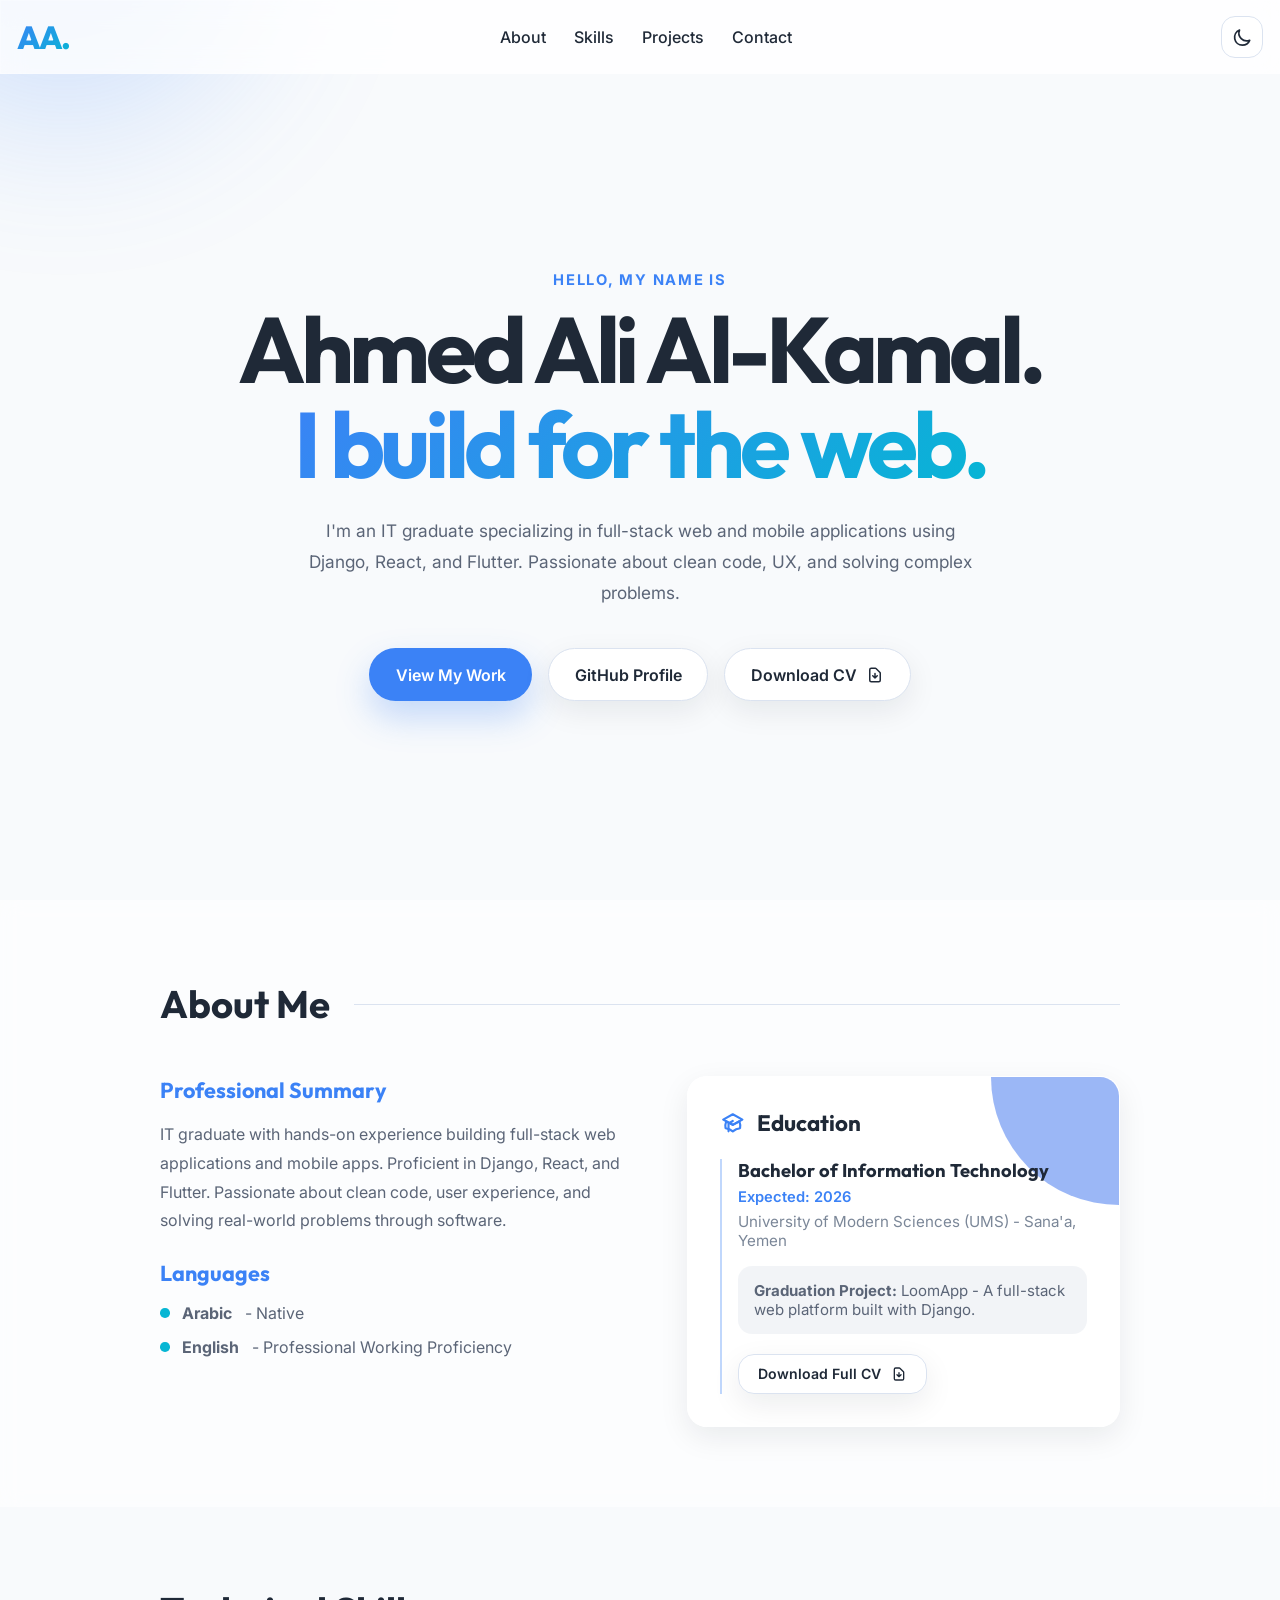
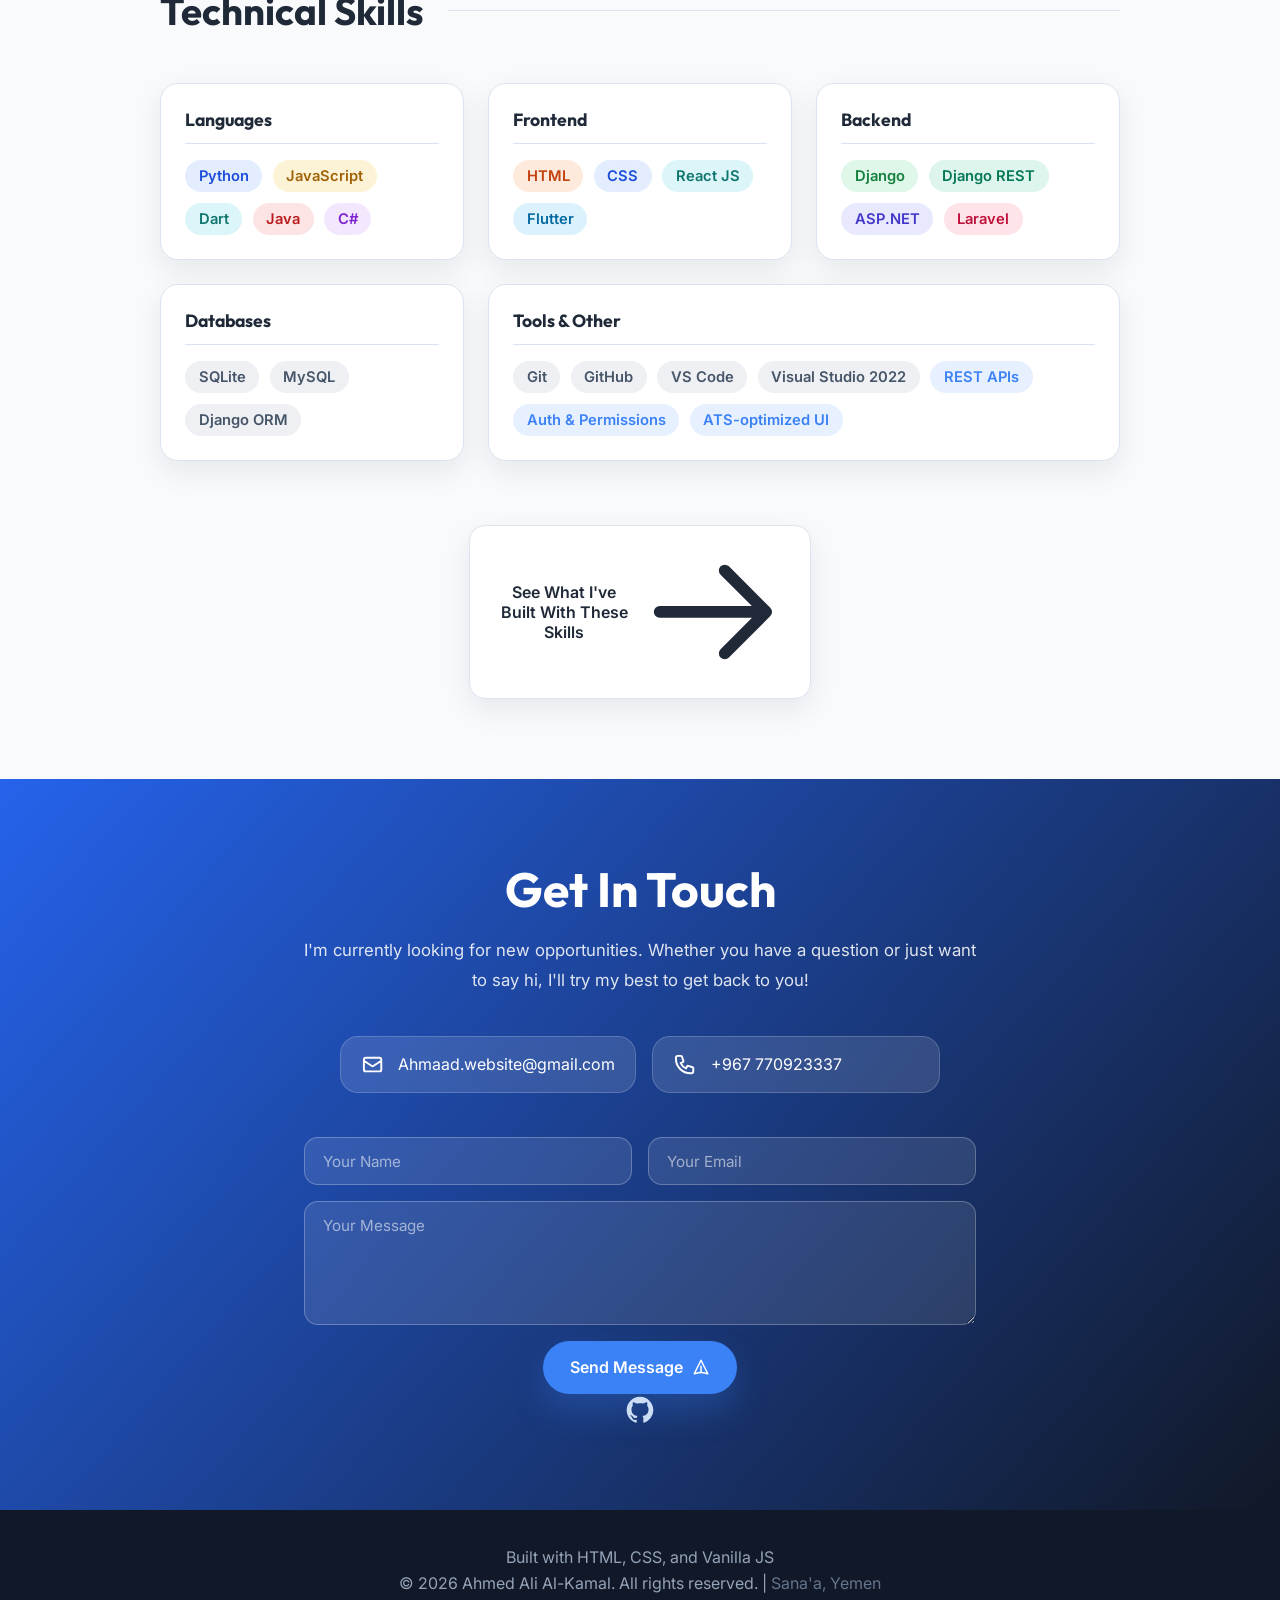
==== commit 80956684: "feat: enhance portfolio with SEO metadata, contact form, dynamic project loading, and accessibility " ====
--- a/index.html
+++ b/index.html
@@ -3,10 +3,30 @@
 <head>
     <meta charset="UTF-8">
     <meta name="viewport" content="width=device-width, initial-scale=1.0">
+    <meta name="description" content="Ahmed Ali Al-Kamal - Full-stack web and mobile developer specializing in Django, React, and Flutter. View my projects, skills, and get in touch.">
+
+    <!-- Open Graph / Facebook -->
+    <meta property="og:type" content="website">
+    <meta property="og:url" content="https://ahmedalkamal.dev/">
+    <meta property="og:title" content="Ahmed Ali Al-Kamal - Full-stack Developer Portfolio">
+    <meta property="og:description" content="Full-stack web and mobile developer specializing in Django, React, and Flutter. View my projects, skills, and get in touch.">
+    <meta property="og:image" content="./assets/images/og-banner.jpg">
+
+    <!-- Twitter Card -->
+    <meta name="twitter:card" content="summary_large_image">
+    <meta name="twitter:title" content="Ahmed Ali Al-Kamal - Full-stack Developer Portfolio">
+    <meta name="twitter:description" content="Full-stack web and mobile developer specializing in Django, React, and Flutter.">
+
     <title>Ahmed Ali Al-Kamal - Portfolio</title>
+    <link rel="icon" type="image/svg+xml" href="./assets/images/favicon.svg">
     <link rel="stylesheet" href="./assets/css/style.css">
 </head>
 <body>
+    <noscript>
+        <div style="text-align:center;padding:2rem;background:#fef3c7;color:#92400e;font-family:sans-serif;">
+            <p><strong>JavaScript is disabled.</strong> Some features like theme toggling, mobile menu, and scroll animations won't work. The core content is still accessible.</p>
+        </div>
+    </noscript>
     <div class="page-shell">
         <div class="blob-container">
             <div class="blob blob-1"></div>
@@ -16,23 +36,25 @@
         <nav class="site-header glass">
             <div class="container-wide">
                 <div class="nav-bar">
-                    <a href="index.html" class="brand text-gradient outfit-font">AA.</a>
+                    <a href="index.html" class="brand text-gradient outfit-font" aria-label="Home">AA.</a>
 
                     <div class="nav-links">
                         <a href="#about" class="nav-link">About</a>
                         <a href="#skills" class="nav-link">Skills</a>
                         <a href="projects.html" class="nav-link">Projects</a>
                         <a href="#contact" class="nav-link">Contact</a>
+                    </div>
+
+                    <div class="nav-actions">
                         <button id="theme-toggle" class="theme-toggle" aria-label="Toggle theme">
                             <svg id="theme-icon" fill="none" viewBox="0 0 24 24" stroke="currentColor"></svg>
                         </button>
-                    </div>
-
-                    <button id="mobile-menu-button" class="menu-toggle" aria-label="Open menu">
-                        <svg fill="none" viewBox="0 0 24 24" stroke="currentColor">
-                            <path stroke-linecap="round" stroke-linejoin="round" stroke-width="2" d="M4 6h16M4 12h16M4 18h16"></path>
-                        </svg>
-                    </button>
+                        <button id="mobile-menu-button" class="menu-toggle" aria-label="Open menu">
+                            <svg fill="none" viewBox="0 0 24 24" stroke="currentColor">
+                                <path stroke-linecap="round" stroke-linejoin="round" stroke-width="2" d="M4 6h16M4 12h16M4 18h16"></path>
+                            </svg>
+                        </button>
+                    </div>
                 </div>
             </div>
 
@@ -58,7 +80,13 @@
                 </p>
                 <div class="hero-actions">
                     <a href="projects.html" class="button">View My Work</a>
-                    <a href="https://github.com/12Ahm-webSite" target="_blank" class="button-secondary">GitHub Profile</a>
+                    <a href="https://github.com/12Ahm-webSite" target="_blank" rel="noopener noreferrer" class="button-secondary">GitHub Profile</a>
+                    <a href="docs/AhmedCV.pdf" target="_blank" rel="noopener noreferrer" class="button-secondary">
+                        Download CV
+                        <svg fill="none" stroke="currentColor" viewBox="0 0 24 24" width="18" height="18">
+                            <path stroke-linecap="round" stroke-linejoin="round" stroke-width="2" d="M12 10v6m0 0l-3-3m3 3l3-3m2 8H7a2 2 0 01-2-2V5a2 2 0 012-2h5.586a1 1 0 01.707.293l5.414 5.414a1 1 0 01.293.707V19a2 2 0 01-2 2z"></path>
+                        </svg>
+                    </a>
                 </div>
             </div>
         </section>
@@ -103,6 +131,14 @@
                                 <div class="project-note">
                                     <strong>Graduation Project:</strong> LoomApp - A full-stack web platform built with Django.
                                 </div>
+                                <div style="margin-top: 1.25rem;">
+                                    <a href="docs/AhmedCV.pdf" target="_blank" rel="noopener noreferrer" class="button-inline" style="font-size: 0.88rem; padding: 0.65rem 1.2rem;">
+                                        Download Full CV
+                                        <svg fill="none" stroke="currentColor" viewBox="0 0 24 24" width="16" height="16">
+                                            <path stroke-linecap="round" stroke-linejoin="round" stroke-width="2" d="M12 10v6m0 0l-3-3m3 3l3-3m2 8H7a2 2 0 01-2-2V5a2 2 0 012-2h5.586a1 1 0 01.707.293l5.414 5.414a1 1 0 01.293.707V19a2 2 0 01-2 2z"></path>
+                                        </svg>
+                                    </a>
+                                </div>
                             </div>
                         </div>
                     </article>
@@ -197,16 +233,30 @@
                         </svg>
                         <span>Ahmaad.website@gmail.com</span>
                     </a>
-                    <div class="contact-card">
+                    <div class="contact-card" id="phone-card" role="button" tabindex="0" aria-label="Copy phone number" style="cursor: pointer;">
                         <svg fill="none" stroke="currentColor" viewBox="0 0 24 24">
                             <path stroke-linecap="round" stroke-linejoin="round" stroke-width="2" d="M3 5a2 2 0 012-2h3.28a1 1 0 01.948.684l1.498 4.493a1 1 0 01-.502 1.21l-2.257 1.13a11.042 11.042 0 005.516 5.516l1.13-2.257a1 1 0 011.21-.502l4.493 1.498a1 1 0 01.684.949V19a2 2 0 01-2 2h-1C9.716 21 3 14.284 3 6V5z"></path>
                         </svg>
-                    <span id="phone-number" class="copyable-number" data-phone="+967 770923337" style="cursor: pointer;">+967 770923337</span>
-                    </div>
-                </div>
+                        <span id="phone-number" class="copyable-number" data-phone="+967 770923337">+967 770923337</span>
+                    </div>
+                </div>
+
+            <form id="contact-form" class="contact-form" action="https://formspree.io/f/mvzdpegb" method="POST">
+                <div class="form-row">
+                    <input type="text" name="name" placeholder="Your Name" required autocomplete="name">
+                    <input type="email" name="email" placeholder="Your Email" required autocomplete="email">
+                </div>
+                <textarea name="message" rows="5" placeholder="Your Message" required></textarea>
+                <button type="submit" class="button">
+                    Send Message
+                    <svg fill="none" stroke="currentColor" viewBox="0 0 24 24" width="18" height="18">
+                        <path stroke-linecap="round" stroke-linejoin="round" stroke-width="2" d="M12 19l9 2-9-18-9 18 9-2zm0 0v-8"></path>
+                    </svg>
+                </button>
+            </form>
 
                 <div class="social-links">
-                    <a href="https://github.com/12Ahm-webSite" target="_blank" class="social-link" aria-label="GitHub">
+                    <a href="https://github.com/12Ahm-webSite" target="_blank" rel="noopener noreferrer" class="social-link" aria-label="GitHub profile">
                         <svg fill="currentColor" viewBox="0 0 24 24">
                             <path fill-rule="evenodd" d="M12 2C6.477 2 2 6.484 2 12.017c0 4.425 2.865 8.18 6.839 9.504.5.092.682-.217.682-.483 0-.237-.008-.868-.013-1.703-2.782.605-3.369-1.343-3.369-1.343-.454-1.158-1.11-1.466-1.11-1.466-.908-.62.069-.608.069-.608 1.003.07 1.531 1.032 1.531 1.032.892 1.53 2.341 1.088 2.91.832.092-.647.35-1.088.636-1.338-2.22-.253-4.555-1.113-4.555-4.951 0-1.093.39-1.988 1.029-2.688-.103-.253-.446-1.272.098-2.65 0 0 .84-.27 2.75 1.026A9.564 9.564 0 0112 6.844c.85.004 1.705.115 2.504.337 1.909-1.296 2.747-1.027 2.747-1.027.546 1.379.202 2.398.1 2.651.64.7 1.028 1.595 1.028 2.688 0 3.848-2.339 4.695-4.566 4.943.359.309.678.92.678 1.855 0 1.338-.012 2.419-.012 2.747 0 .268.18.58.688.482A10.019 10.019 0 0022 12.017C22 6.484 17.522 2 12 2z" clip-rule="evenodd"></path>
                         </svg>
@@ -215,9 +265,8 @@
             </div>
         </section>
 
-        <footer class="site-footer">
-            <p>Built with HTML, CSS, and Vanilla JS</p>
-            <p>&copy; 2026 Ahmed Ali Al-Kamal. All rights reserved. | <span class="footer-location">Sana'a, Yemen</span></p>
+        <footer class="site-footer" id="site-footer">
+            <!-- Rendered by JS -->
         </footer>
     </div>
 
--- a/assets/css/style.css
+++ b/assets/css/style.css
@@ -221,6 +221,12 @@
     gap: 1.75rem;
 }
 
+.nav-actions {
+    display: flex;
+    align-items: center;
+    gap: 0.75rem;
+}
+
 .nav-link {
     font-weight: 500;
     color: var(--color-text);
@@ -581,10 +587,10 @@
 
 .contact::before {
     content: '';
-    position: relative;
-    overflow: hidden;
-    background: linear-gradient(90deg, #2563eb, #111827);
-    color: #fff;
+    position: absolute;
+    inset: 0;
+    background: linear-gradient(90deg, rgba(37, 99, 235, 0.08), rgba(17, 24, 39, 0.08));
+    pointer-events: none;
 }
 
 .contact-inner {
@@ -633,6 +639,82 @@
     transform: translateY(-2px);
 }
 
+.contact-card:focus-visible {
+    outline: 2px solid #fff;
+    outline-offset: 2px;
+}
+
+/* Contact form */
+.contact-form {
+    max-width: 42rem;
+    margin: 2rem auto 0;
+    display: flex;
+    flex-direction: column;
+    gap: 1rem;
+}
+
+.form-row {
+    display: grid;
+    grid-template-columns: 1fr 1fr;
+    gap: 1rem;
+}
+
+.contact-form input,
+.contact-form textarea {
+    width: 100%;
+    padding: 0.85rem 1.1rem;
+    border: 1px solid rgba(255, 255, 255, 0.25);
+    border-radius: 14px;
+    background: rgba(255, 255, 255, 0.1);
+    color: #fff;
+    font-family: var(--font-body);
+    font-size: 0.95rem;
+    transition: background-color 0.2s ease, border-color 0.2s ease;
+}
+
+.contact-form input::placeholder,
+.contact-form textarea::placeholder {
+    color: rgba(255, 255, 255, 0.55);
+}
+
+.contact-form input:focus,
+.contact-form textarea:focus {
+    outline: none;
+    border-color: rgba(255, 255, 255, 0.5);
+    background: rgba(255, 255, 255, 0.15);
+}
+
+.contact-form button {
+    align-self: center;
+}
+
+@media (max-width: 720px) {
+    .form-row {
+        grid-template-columns: 1fr;
+    }
+}
+
+/* Reduced motion */
+@media (prefers-reduced-motion: reduce) {
+    *,
+    *::before,
+    *::after {
+        animation-duration: 0.01ms !important;
+        animation-iteration-count: 1 !important;
+        transition-duration: 0.01ms !important;
+        scroll-behavior: auto !important;
+    }
+
+    .blob {
+        animation: none !important;
+    }
+
+    .reveal {
+        opacity: 1;
+        transform: none;
+    }
+}
+
 .contact-card svg {
     width: 1.45rem;
     height: 1.45rem;
@@ -831,6 +913,33 @@
     font-size: 0.78rem;
 }
 
+/* Skeleton loading */
+.skeleton-card {
+    pointer-events: none;
+}
+
+.skeleton-card .project-cover h3 {
+    color: transparent;
+}
+
+.skeleton-line {
+    height: 14px;
+    border-radius: 8px;
+    background: linear-gradient(90deg, var(--color-border) 25%, var(--color-surface-soft) 50%, var(--color-border) 75%);
+    background-size: 200% 100%;
+    animation: shimmer 1.5s infinite;
+}
+
+.skeleton-line.short {
+    width: 60%;
+    height: 10px;
+}
+
+@keyframes shimmer {
+    0% { background-position: 200% 0; }
+    100% { background-position: -200% 0; }
+}
+
 .site-footer {
     padding: 2rem 1rem;
     background: var(--color-footer);
@@ -892,6 +1001,12 @@
     }
 }
 
+@keyframes fadeOut {
+    0% { opacity: 1; transform: translateX(-50%) translateY(0); }
+    70% { opacity: 1; transform: translateX(-50%) translateY(0); }
+    100% { opacity: 0; transform: translateX(-50%) translateY(-10px); }
+}
+
 .reveal {
     opacity: 0;
     transform: translateY(30px);
@@ -955,4 +1070,4 @@
     .section-heading {
         gap: 1rem;
     }
-}+}
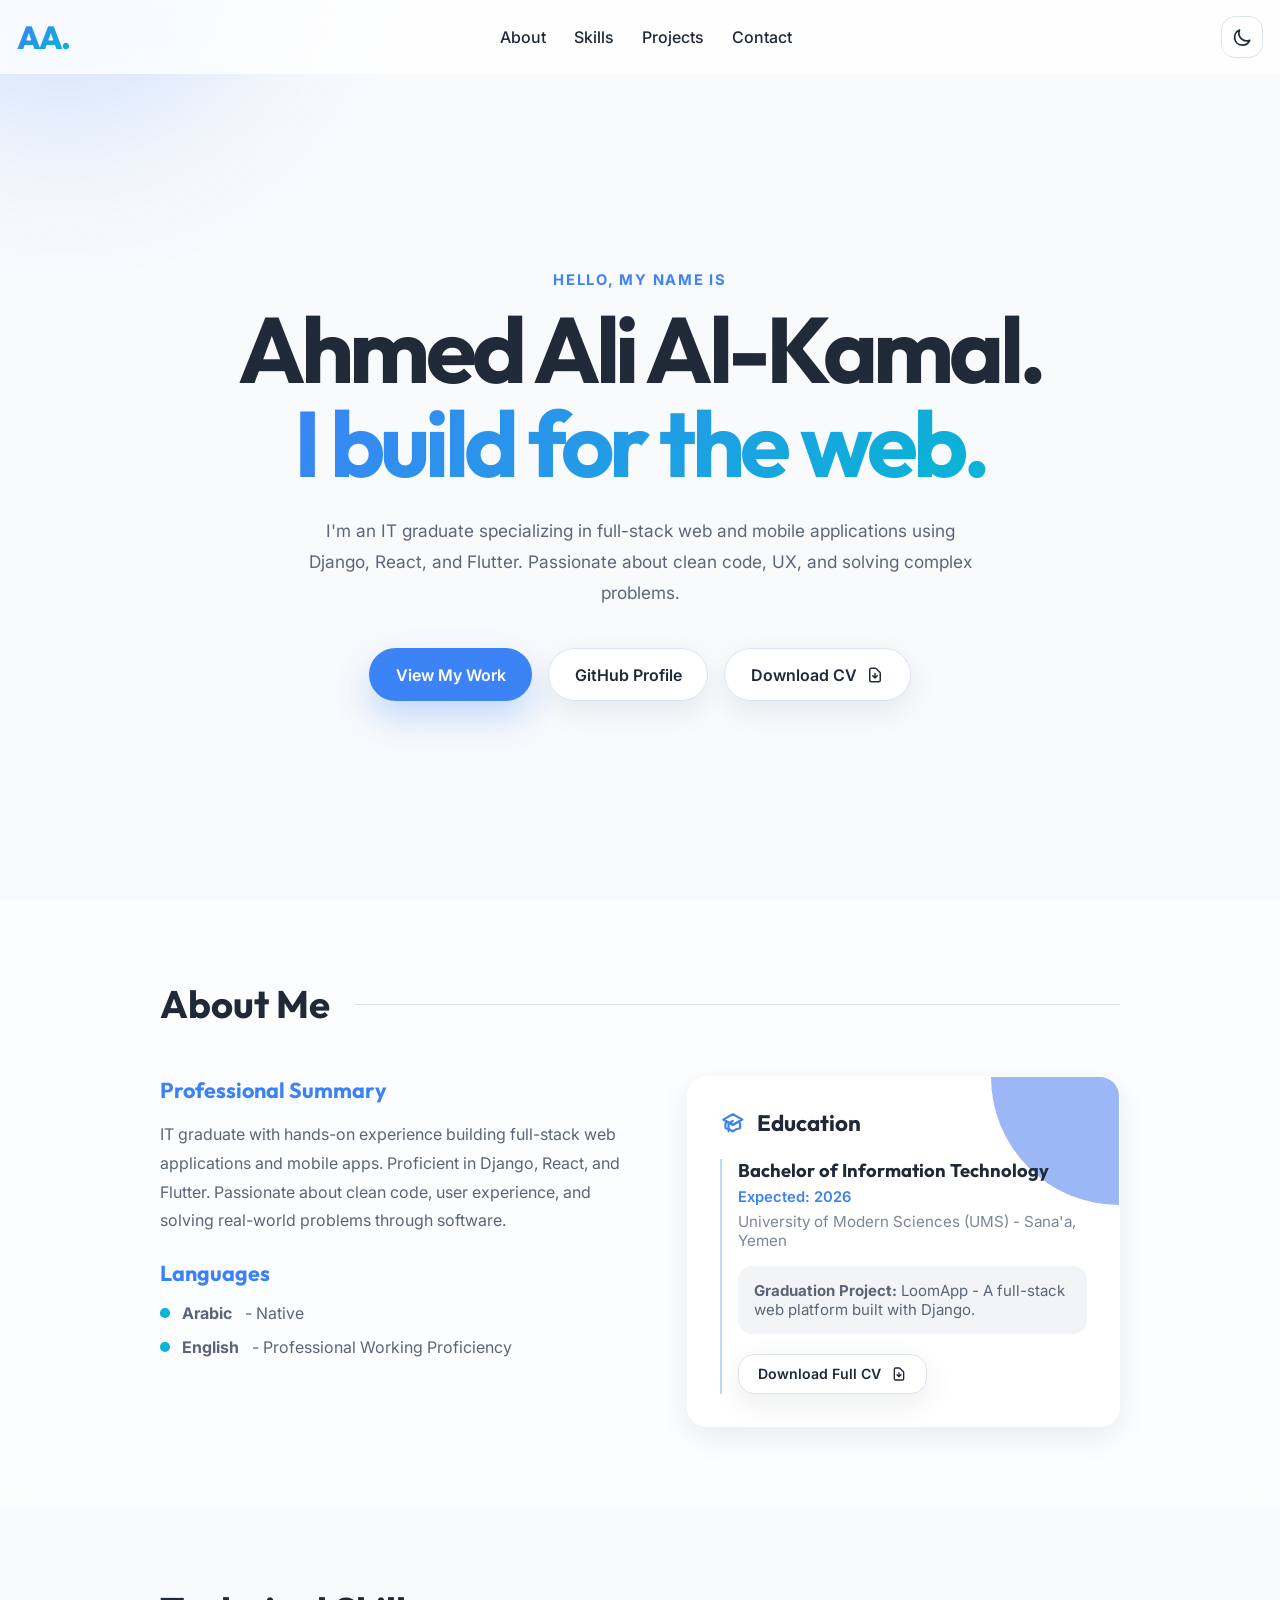
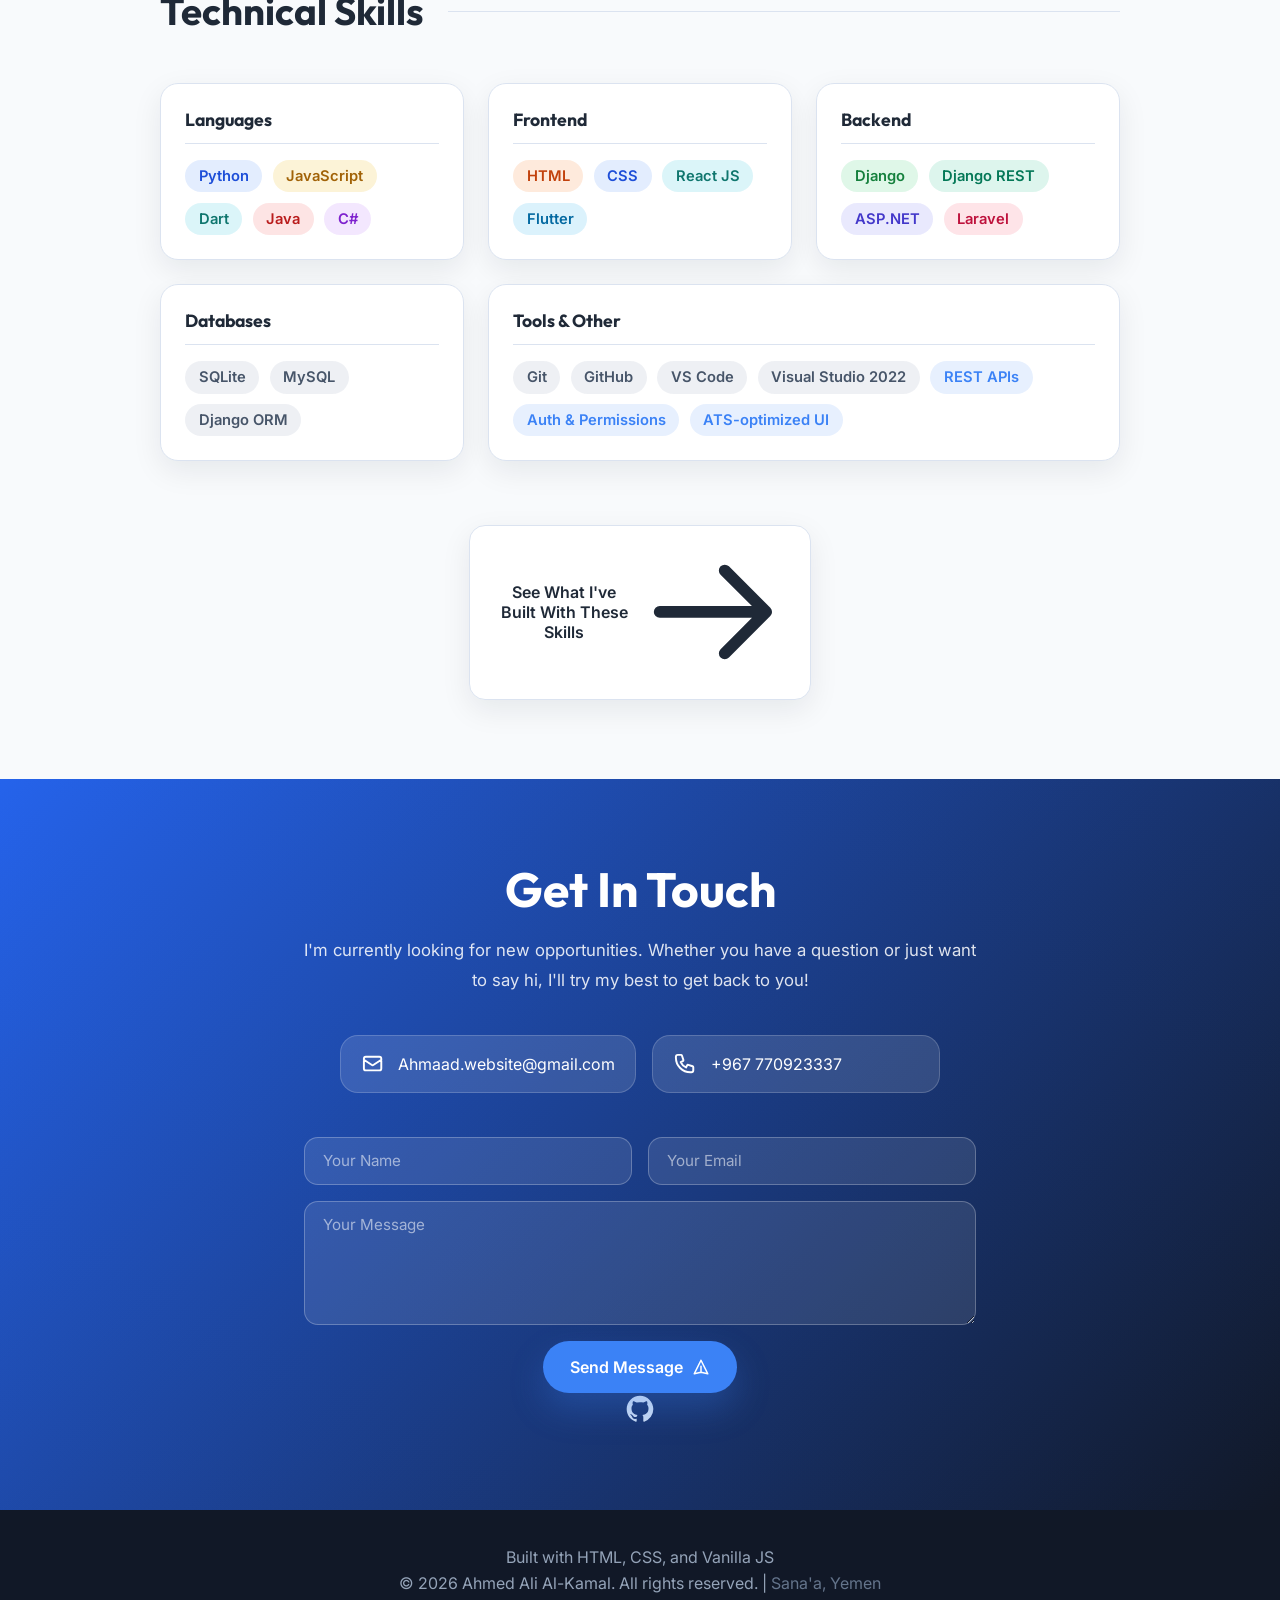
==== commit 4d34563a: "feat: add spotlight effect and cursor glow functionality with CSS variables" ====
--- a/index.html
+++ b/index.html
@@ -218,14 +218,12 @@
                 </div>
             </div>
         </section>
-
         <section id="contact" class="section contact">
             <div class="container-narrow contact-inner reveal">
                 <h2 class="outfit-font">Get In Touch</h2>
                 <p>
                     I'm currently looking for new opportunities. Whether you have a question or just want to say hi, I'll try my best to get back to you!
                 </p>
-
                 <div class="contact-cards">
                     <a href="mailto:Ahmaad.website@gmail.com" class="contact-card">
                         <svg fill="none" stroke="currentColor" viewBox="0 0 24 24">
--- a/assets/css/style.css
+++ b/assets/css/style.css
@@ -119,7 +119,102 @@
 .page-shell {
     min-height: 100vh;
     overflow-x: hidden;
-}
+    position: relative;
+}
+
+/* -----------------------------
+   Spotlight / Cursor glow
+------------------------------ */
+.page-shell::before {
+    content: '';
+    position: fixed;
+    inset: 0;
+    z-index: 0;
+    pointer-events: none;
+    /* default position */
+    --spot-x: 50vw;
+    --spot-y: 40vh;
+
+    background:
+        radial-gradient(
+            1100px circle at var(--spot-x) var(--spot-y),
+            rgba(59, 130, 246, 0.24) 0%,
+            rgba(6, 182, 212, 0.14) 22%,
+            rgba(99, 102, 241, 0.08) 38%,
+            rgba(0, 0, 0, 0) 62%
+        );
+
+    mix-blend-mode: screen;
+    opacity: 0;
+    transition: opacity 220ms ease;
+}
+
+/* noise overlay (very low opacity) for a premium look */
+.page-shell::after {
+    content: '';
+    position: fixed;
+    inset: 0;
+    z-index: 0;
+    pointer-events: none;
+
+    opacity: 0.055;
+    background-image: url("data:image/svg+xml,%3Csvg xmlns='http://www.w3.org/2000/svg' width='260' height='260'%3E%3Cfilter id='n'%3E%3CfeTurbulence type='fractalNoise' baseFrequency='.8' numOctaves='3' stitchTiles='stitch'/%3E%3C/filter%3E%3Crect width='260' height='260' filter='url(%23n)' opacity='.55'/%3E%3C/svg%3E");
+    background-size: 260px 260px;
+    mix-blend-mode: overlay;
+}
+
+body:hover .page-shell::before,
+.page-shell.is-spotlight::before {
+    opacity: 1;
+}
+
+@media (prefers-reduced-motion: reduce) {
+    .page-shell::before {
+        opacity: 0 !important;
+        transition: none !important;
+        background: none !important;
+    }
+    .page-shell::after {
+        display: none !important;
+    }
+}
+
+/* -----------------------------
+   Magnetic CTA (cursor attraction)
+------------------------------ */
+.button,
+.button-secondary,
+.button-inline {
+    --mag-ox: 0px;
+    --mag-oy: 0px;
+    --mag-rot: 0deg;
+}
+
+.button.is-magnetic,
+.button-secondary.is-magnetic,
+.button-inline.is-magnetic {
+    box-shadow:
+        0 22px 60px rgba(59, 130, 246, 0.35),
+        0 0 0 1px rgba(59, 130, 246, 0.25);
+    transform: translate3d(var(--mag-ox), var(--mag-oy), 0) rotate(var(--mag-rot)) scale(1.02);
+    border-color: rgba(59, 130, 246, 0.55);
+    background-image: radial-gradient(circle at var(--spot-x) var(--spot-y), rgba(255,255,255,0.25), transparent 55%);
+}
+
+/* Touch fallback (no hover) */
+.button:active,
+.button-secondary:active,
+.button-inline:active {
+    transform: translateY(-1px) scale(0.99);
+}
+
+/* keep shine sweep compatible with magnetic state */
+.button.is-magnetic::after,
+.button-secondary.is-magnetic::after,
+.button-inline.is-magnetic::after {
+    opacity: 1;
+}
+
 
 .container,
 .container-wide,
@@ -355,7 +450,44 @@
     border-radius: 999px;
     border: 1px solid transparent;
     font-weight: 600;
-    transition: transform 0.2s ease, box-shadow 0.2s ease, background-color 0.2s ease, border-color 0.2s ease;
+    position: relative;
+    overflow: hidden;
+    transition:
+        transform 0.22s ease,
+        box-shadow 0.22s ease,
+        background-color 0.22s ease,
+        border-color 0.22s ease;
+}
+
+/* shine sweep */
+.button::after,
+.button-secondary::after,
+.button-inline::after {
+    content: '';
+    position: absolute;
+    inset: -2px;
+    transform: translateX(-120%);
+    background: linear-gradient(
+        120deg,
+        rgba(255, 255, 255, 0) 0%,
+        rgba(255, 255, 255, 0.28) 35%,
+        rgba(255, 255, 255, 0.08) 60%,
+        rgba(255, 255, 255, 0) 100%
+    );
+    opacity: 0;
+    transition: opacity 0.2s ease;
+    pointer-events: none;
+}
+
+.button:hover::after,
+.button-secondary:hover::after,
+.button-inline:hover::after {
+    opacity: 1;
+    animation: btnShine 0.8s ease forwards;
+}
+
+@keyframes btnShine {
+    to { transform: translateX(120%); }
 }
 
 .button {
@@ -770,7 +902,27 @@
     border-radius: var(--radius-md);
     overflow: hidden;
     box-shadow: var(--shadow-sm);
-    transition: transform 0.25s ease, box-shadow 0.25s ease, border-color 0.25s ease;
+    transition:
+        transform 0.25s ease,
+        box-shadow 0.25s ease,
+        border-color 0.25s ease;
+    position: relative;
+}
+
+/* subtle glow ring */
+.project-card::before {
+    content: '';
+    position: absolute;
+    inset: -2px;
+    border-radius: calc(var(--radius-md) + 2px);
+    background: radial-gradient(400px circle at 20% 0%, rgba(59, 130, 246, 0.18), transparent 55%);
+    opacity: 0;
+    transition: opacity 0.25s ease;
+    pointer-events: none;
+}
+
+.project-card:hover::before {
+    opacity: 1;
 }
 
 .project-card:hover {
@@ -1009,13 +1161,19 @@
 
 .reveal {
     opacity: 0;
-    transform: translateY(30px);
-    transition: opacity 0.8s ease, transform 0.8s ease;
+    transform: translateY(30px) scale(0.99);
+    filter: blur(6px);
+    transition:
+        opacity 0.9s cubic-bezier(0.2, 0.8, 0.2, 1) var(--reveal-delay, 0ms),
+        transform 0.9s cubic-bezier(0.2, 0.8, 0.2, 1) var(--reveal-delay, 0ms),
+        filter 0.9s cubic-bezier(0.2, 0.8, 0.2, 1) var(--reveal-delay, 0ms);
+    will-change: transform, opacity, filter;
 }
 
 .reveal.active {
     opacity: 1;
-    transform: translateY(0);
+    transform: translateY(0) scale(1);
+    filter: blur(0);
 }
 
 @media (max-width: 1024px) {
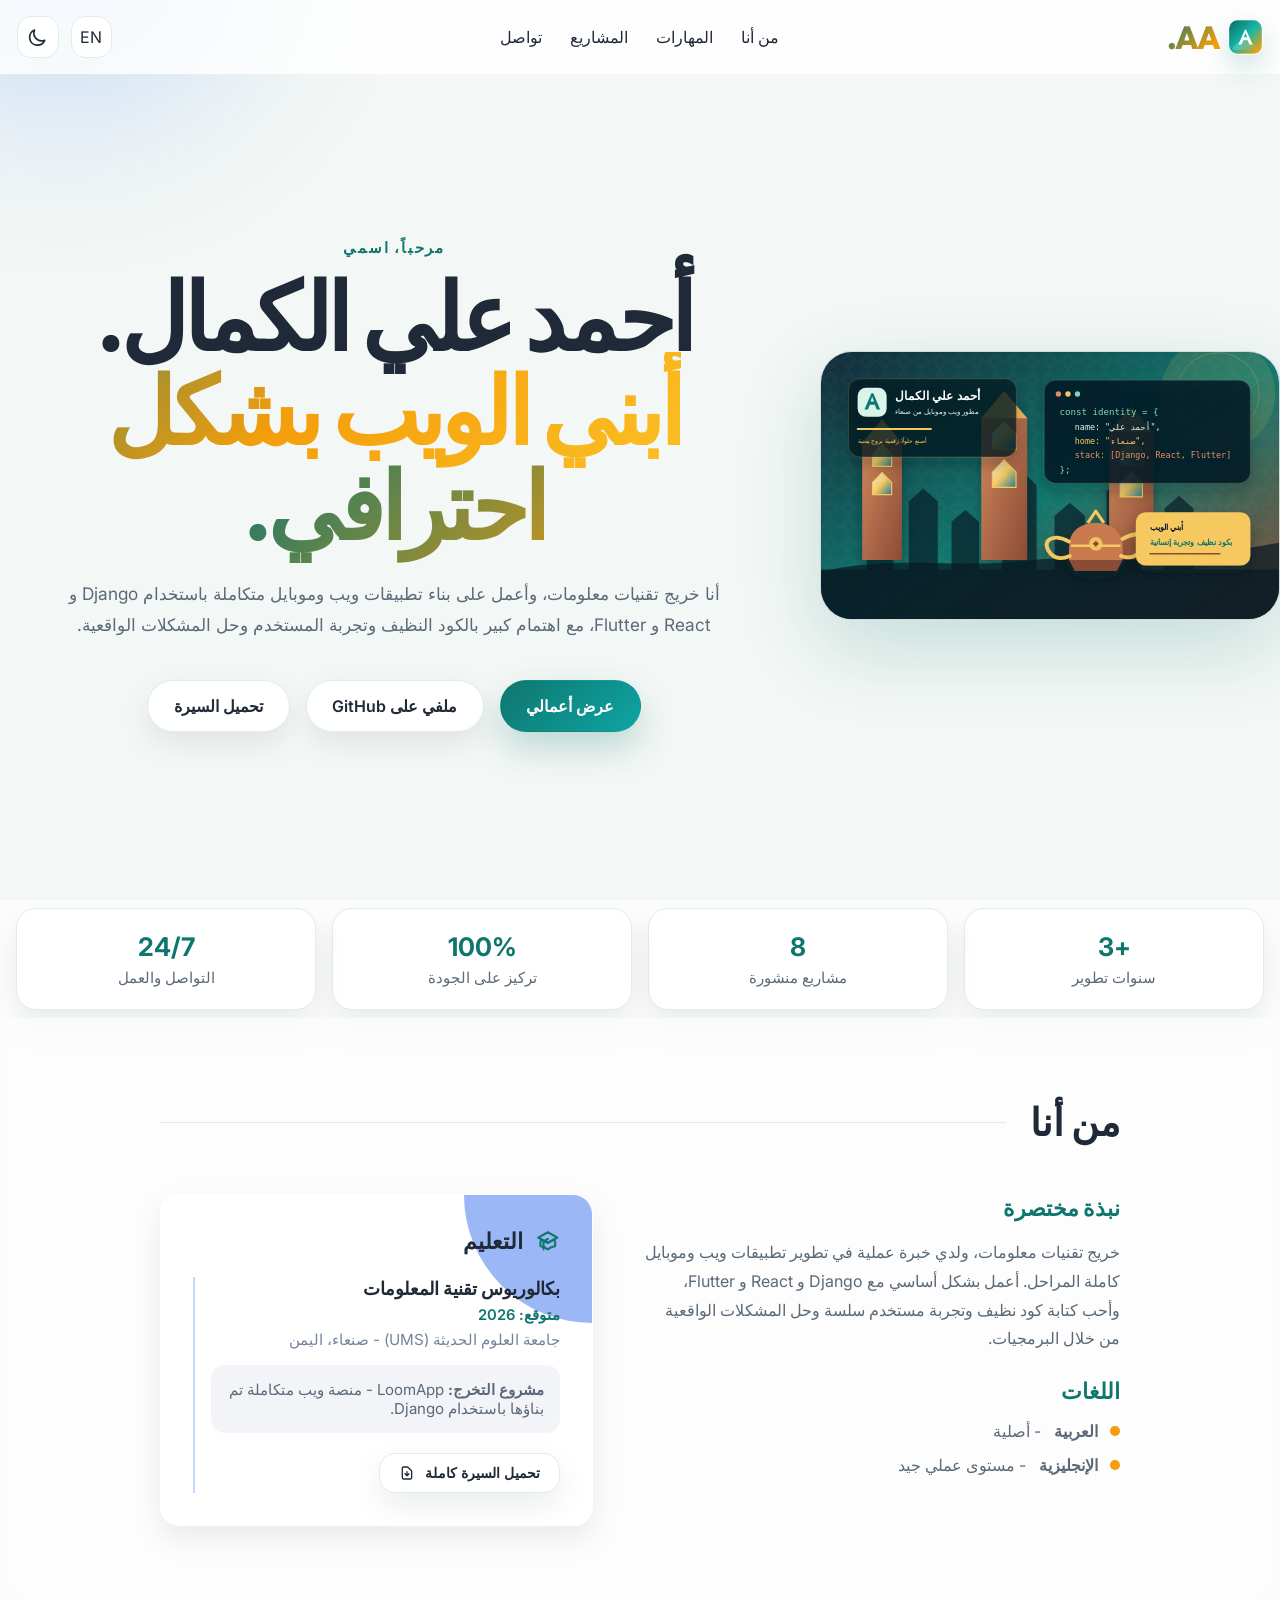
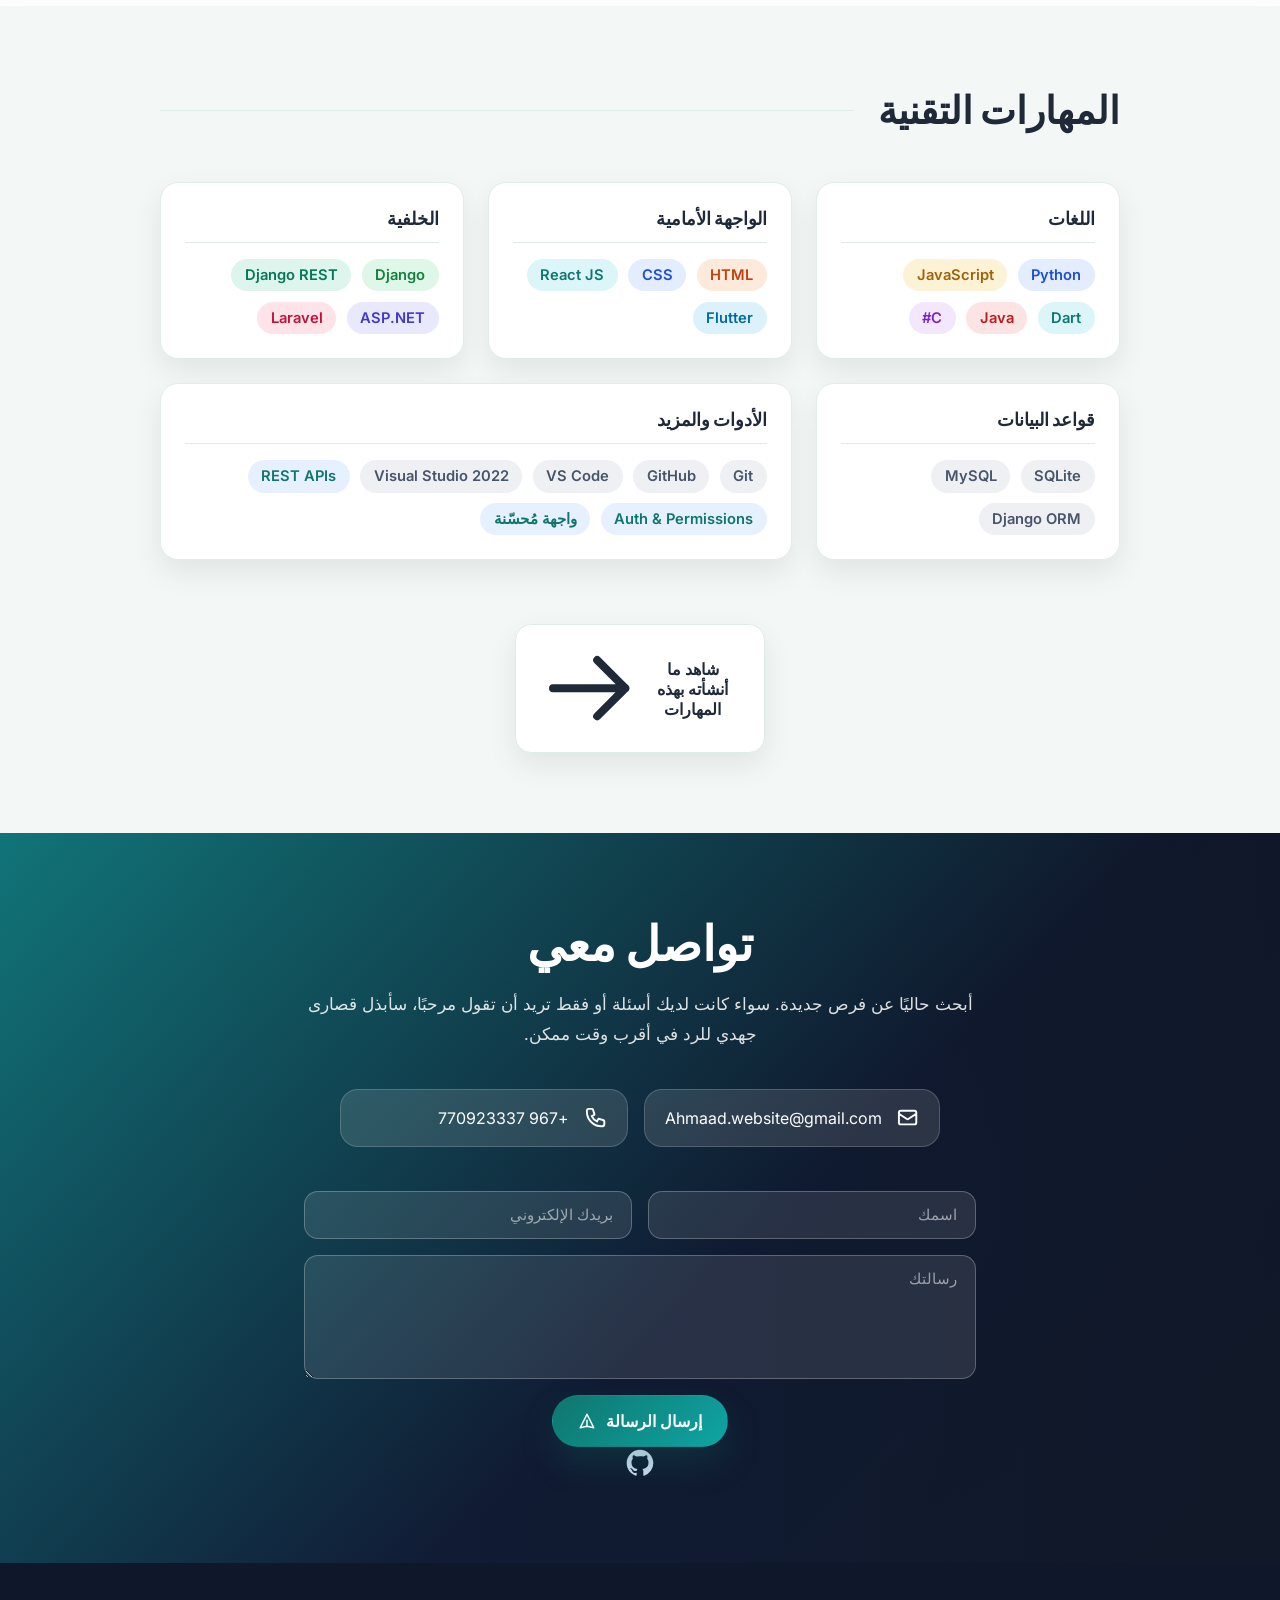
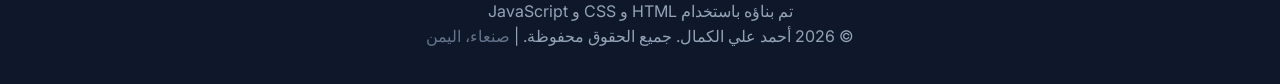
==== commit 17a5e7a7: "Translate website content to Arabic, update meta tags, and enhance project descriptions; add new SVG" ====
--- a/index.html
+++ b/index.html
@@ -1,30 +1,30 @@
 <!DOCTYPE html>
-<html lang="en">
+<html lang="ar" dir="rtl">
 <head>
     <meta charset="UTF-8">
     <meta name="viewport" content="width=device-width, initial-scale=1.0">
-    <meta name="description" content="Ahmed Ali Al-Kamal - Full-stack web and mobile developer specializing in Django, React, and Flutter. View my projects, skills, and get in touch.">
+    <meta name="description" content="أحمد علي الكمال - مطور ويب وموبايل متخصص في Django و React و Flutter، مع معرض مشاريع ومهارات وخدمات تطوير احترافية.">
 
     <!-- Open Graph / Facebook -->
     <meta property="og:type" content="website">
     <meta property="og:url" content="https://ahmedalkamal.dev/">
-    <meta property="og:title" content="Ahmed Ali Al-Kamal - Full-stack Developer Portfolio">
-    <meta property="og:description" content="Full-stack web and mobile developer specializing in Django, React, and Flutter. View my projects, skills, and get in touch.">
+    <meta property="og:title" content="أحمد علي الكمال | محفظة مشاريع المطور">
+    <meta property="og:description" content="مطور ويب وموبايل متخصص في Django و React و Flutter، مع مشروعاتي ومهاراتي وتواصل معي.">
     <meta property="og:image" content="./assets/images/og-banner.jpg">
 
     <!-- Twitter Card -->
     <meta name="twitter:card" content="summary_large_image">
-    <meta name="twitter:title" content="Ahmed Ali Al-Kamal - Full-stack Developer Portfolio">
-    <meta name="twitter:description" content="Full-stack web and mobile developer specializing in Django, React, and Flutter.">
-
-    <title>Ahmed Ali Al-Kamal - Portfolio</title>
-    <link rel="icon" type="image/svg+xml" href="./assets/images/favicon.svg">
+    <meta name="twitter:title" content="أحمد علي الكمال | محفظة مشاريع المطور">
+    <meta name="twitter:description" content="مطور ويب وموبايل متخصص في Django و React و Flutter.">
+
+    <title>أحمد علي الكمال | محفظة الأعمال</title>
+    <link rel="icon" type="image/svg+xml" href="./assets/images/logo-mark.svg">
     <link rel="stylesheet" href="./assets/css/style.css">
 </head>
 <body>
     <noscript>
         <div style="text-align:center;padding:2rem;background:#fef3c7;color:#92400e;font-family:sans-serif;">
-            <p><strong>JavaScript is disabled.</strong> Some features like theme toggling, mobile menu, and scroll animations won't work. The core content is still accessible.</p>
+            <p><strong>JavaScript غير مفعّل.</strong> بعض الميزات مثل تبديل الوضع، القائمة المتنقلة، والمؤثرات المتحركة لن تعمل، لكن المحتوى الأساسي سيتوفر بشكل كامل.</p>
         </div>
     </noscript>
     <div class="page-shell">
@@ -36,20 +36,21 @@
         <nav class="site-header glass">
             <div class="container-wide">
                 <div class="nav-bar">
-                    <a href="index.html" class="brand text-gradient outfit-font" aria-label="Home">AA.</a>
+                    <a href="index.html" class="brand text-gradient outfit-font" aria-label="الرئيسية">AA.</a>
 
                     <div class="nav-links">
-                        <a href="#about" class="nav-link">About</a>
-                        <a href="#skills" class="nav-link">Skills</a>
-                        <a href="projects.html" class="nav-link">Projects</a>
-                        <a href="#contact" class="nav-link">Contact</a>
+                        <a href="#about" class="nav-link" data-i18n="nav.about">من أنا</a>
+                        <a href="#skills" class="nav-link" data-i18n="nav.skills">المهارات</a>
+                        <a href="projects.html" class="nav-link" data-i18n="nav.projects">المشاريع</a>
+                        <a href="#contact" class="nav-link" data-i18n="nav.contact">تواصل</a>
                     </div>
 
                     <div class="nav-actions">
-                        <button id="theme-toggle" class="theme-toggle" aria-label="Toggle theme">
+                        <button id="lang-toggle" class="theme-toggle" aria-label="Switch language">EN</button>
+                        <button id="theme-toggle" class="theme-toggle" aria-label="تبديل الوضع">
                             <svg id="theme-icon" fill="none" viewBox="0 0 24 24" stroke="currentColor"></svg>
                         </button>
-                        <button id="mobile-menu-button" class="menu-toggle" aria-label="Open menu">
+                        <button id="mobile-menu-button" class="menu-toggle" aria-label="فتح القائمة">
                             <svg fill="none" viewBox="0 0 24 24" stroke="currentColor">
                                 <path stroke-linecap="round" stroke-linejoin="round" stroke-width="2" d="M4 6h16M4 12h16M4 18h16"></path>
                             </svg>
@@ -60,33 +61,60 @@
 
             <div id="mobile-menu" class="mobile-menu glass hidden">
                 <div class="mobile-menu-inner">
-                    <a href="#about" class="mobile-link">About</a>
-                    <a href="#skills" class="mobile-link">Skills</a>
-                    <a href="projects.html" class="mobile-link">Projects</a>
-                    <a href="#contact" class="mobile-link">Contact</a>
+                    <a href="#about" class="mobile-link" data-i18n="nav.about">من أنا</a>
+                    <a href="#skills" class="mobile-link" data-i18n="nav.skills">المهارات</a>
+                    <a href="projects.html" class="mobile-link" data-i18n="nav.projects">المشاريع</a>
+                    <a href="#contact" class="mobile-link" data-i18n="nav.contact">تواصل</a>
                 </div>
             </div>
         </nav>
 
         <section id="hero" class="hero">
+            <div class="hero-visual reveal">
+                <img src="./assets/images/banner-hero.svg" alt="بنر شخصي لأحمد علي الكمال" loading="eager">
+            </div>
+
             <div class="container-narrow hero-content reveal">
-                <p class="eyebrow">Hello, my name is</p>
+                <p class="eyebrow" data-i18n="hero.eyebrow">مرحباً، اسمي</p>
                 <h1 class="hero-title outfit-font">
-                    Ahmed Ali Al-Kamal.<br>
-                    <span class="text-gradient">I build for the web.</span>
+                    <span data-i18n="hero.name">أحمد علي الكمال.</span><br>
+                    <span class="text-gradient" data-i18n="hero.tagline">أبني الويب بشكل احترافي.</span>
                 </h1>
-                <p class="hero-text">
-                    I'm an IT graduate specializing in full-stack web and mobile applications using Django, React, and Flutter. Passionate about clean code, UX, and solving complex problems.
+                <p class="hero-text" data-i18n="hero.text">
+                    أنا خريج تقنيات معلومات، وأعمل على بناء تطبيقات ويب وموبايل متكاملة باستخدام Django و React و Flutter، مع اهتمام كبير بالكود النظيف وتجربة المستخدم وحل المشكلات الواقعية.
                 </p>
                 <div class="hero-actions">
-                    <a href="projects.html" class="button">View My Work</a>
-                    <a href="https://github.com/12Ahm-webSite" target="_blank" rel="noopener noreferrer" class="button-secondary">GitHub Profile</a>
-                    <a href="docs/AhmedCV.pdf" target="_blank" rel="noopener noreferrer" class="button-secondary">
-                        Download CV
+                    <a href="projects.html" class="button" data-i18n="hero.buttonWork">عرض أعمالي</a>
+                    <a href="https://github.com/12Ahm-webSite" target="_blank" rel="noopener noreferrer" class="button-secondary" data-i18n="hero.buttonGitHub">ملفي على GitHub</a>
+                    <a href="docs/AhmedCV.pdf" target="_blank" rel="noopener noreferrer" class="button-secondary" data-i18n="hero.buttonCv">
+                        تحميل السيرة
                         <svg fill="none" stroke="currentColor" viewBox="0 0 24 24" width="18" height="18">
                             <path stroke-linecap="round" stroke-linejoin="round" stroke-width="2" d="M12 10v6m0 0l-3-3m3 3l3-3m2 8H7a2 2 0 01-2-2V5a2 2 0 012-2h5.586a1 1 0 01.707.293l5.414 5.414a1 1 0 01.293.707V19a2 2 0 01-2 2z"></path>
                         </svg>
                     </a>
+                </div>
+            </div>
+        </section>
+
+        <section class="section section-soft trust-strip reveal">
+            <div class="container-wide">
+                <div class="trust-items">
+                    <div class="trust-item">
+                        <strong>+3</strong>
+                        <span>سنوات تطوير</span>
+                    </div>
+                    <div class="trust-item">
+                        <strong>8</strong>
+                        <span>مشاريع منشورة</span>
+                    </div>
+                    <div class="trust-item">
+                        <strong>100%</strong>
+                        <span>تركيز على الجودة</span>
+                    </div>
+                    <div class="trust-item">
+                        <strong>24/7</strong>
+                        <span>التواصل والعمل</span>
+                    </div>
                 </div>
             </div>
         </section>
@@ -94,21 +122,21 @@
         <section id="about" class="section section-soft">
             <div class="container-narrow reveal">
                 <div class="section-heading">
-                    <h2 class="outfit-font">About Me</h2>
+                    <h2 class="outfit-font" data-i18n="about.title">من أنا</h2>
                     <div class="section-line"></div>
                 </div>
 
                 <div class="about-grid">
                     <div class="about-copy">
-                        <h3 class="section-subtitle">Professional Summary</h3>
-                        <p>
-                            IT graduate with hands-on experience building full-stack web applications and mobile apps. Proficient in Django, React, and Flutter. Passionate about clean code, user experience, and solving real-world problems through software.
+                        <h3 class="section-subtitle" data-i18n="about.summaryTitle">نبذة مختصرة</h3>
+                        <p data-i18n="about.summaryText">
+                            خريج تقنيات معلومات، ولدي خبرة عملية في تطوير تطبيقات ويب وموبايل كاملة المراحل. أعمل بشكل أساسي مع Django و React و Flutter، وأحب كتابة كود نظيف وتجربة مستخدم سلسة وحل المشكلات الواقعية من خلال البرمجيات.
                         </p>
 
-                        <h3 class="section-subtitle">Languages</h3>
+                        <h3 class="section-subtitle" data-i18n="about.languagesTitle">اللغات</h3>
                         <ul class="language-list">
-                            <li><span class="bullet-dot"></span> <strong>Arabic</strong> - Native</li>
-                            <li><span class="bullet-dot"></span> <strong>English</strong> - Professional Working Proficiency</li>
+                            <li><span class="bullet-dot"></span> <strong data-i18n="about.arabic">العربية</strong> <span data-i18n="about.native">- أصلية</span></li>
+                            <li><span class="bullet-dot"></span> <strong data-i18n="about.english">الإنجليزية</strong> <span data-i18n="about.proficient">- مستوى عملي جيد</span></li>
                         </ul>
                     </div>
 
@@ -121,19 +149,19 @@
                                     <path stroke-linecap="round" stroke-linejoin="round" stroke-width="2" d="M12 14l6.16-3.422a12.083 12.083 0 01.665 6.479A11.952 11.952 0 0012 20.055a11.952 11.952 0 00-6.824-2.998 12.078 12.078 0 01.665-6.479L12 14z"></path>
                                     <path stroke-linecap="round" stroke-linejoin="round" stroke-width="2" d="M8 20v-7.5l4-2.222"></path>
                                 </svg>
-                                Education
+                                <span data-i18n="about.education">التعليم</span>
                             </h3>
 
                             <div class="timeline">
-                                <h4>Bachelor of Information Technology</h4>
-                                <p class="timeline-meta">Expected: 2026</p>
-                                <p class="timeline-location">University of Modern Sciences (UMS) - Sana'a, Yemen</p>
+                                <h4 data-i18n="about.degree">بكالوريوس تقنية المعلومات</h4>
+                                <p class="timeline-meta" data-i18n="about.expected">متوقع: 2026</p>
+                                <p class="timeline-location" data-i18n="about.university">جامعة العلوم الحديثة (UMS) - صنعاء، اليمن</p>
                                 <div class="project-note">
-                                    <strong>Graduation Project:</strong> LoomApp - A full-stack web platform built with Django.
+                                    <strong data-i18n="about.projectLabel">مشروع التخرج:</strong> <span data-i18n="about.projectName">LoomApp - منصة ويب متكاملة تم بناؤها باستخدام Django.</span>
                                 </div>
                                 <div style="margin-top: 1.25rem;">
                                     <a href="docs/AhmedCV.pdf" target="_blank" rel="noopener noreferrer" class="button-inline" style="font-size: 0.88rem; padding: 0.65rem 1.2rem;">
-                                        Download Full CV
+                                        <span data-i18n="about.cvButton">تحميل السيرة كاملة</span>
                                         <svg fill="none" stroke="currentColor" viewBox="0 0 24 24" width="16" height="16">
                                             <path stroke-linecap="round" stroke-linejoin="round" stroke-width="2" d="M12 10v6m0 0l-3-3m3 3l3-3m2 8H7a2 2 0 01-2-2V5a2 2 0 012-2h5.586a1 1 0 01.707.293l5.414 5.414a1 1 0 01.293.707V19a2 2 0 01-2 2z"></path>
                                         </svg>
@@ -149,13 +177,13 @@
         <section id="skills" class="section">
             <div class="container-narrow reveal">
                 <div class="section-heading">
-                    <h2 class="outfit-font">Technical Skills</h2>
+                    <h2 class="outfit-font" data-i18n="skills.title">المهارات التقنية</h2>
                     <div class="section-line"></div>
                 </div>
 
                 <div class="skills-grid">
                     <article class="skill-card">
-                        <h3>Languages</h3>
+                        <h3 data-i18n="skills.languages">اللغات</h3>
                         <div class="tag-list">
                             <span class="tag tag-blue">Python</span>
                             <span class="tag tag-yellow">JavaScript</span>
@@ -166,7 +194,7 @@
                     </article>
 
                     <article class="skill-card">
-                        <h3>Frontend</h3>
+                        <h3 data-i18n="skills.frontend">الواجهة الأمامية</h3>
                         <div class="tag-list">
                             <span class="tag tag-orange">HTML</span>
                             <span class="tag tag-blue">CSS</span>
@@ -176,7 +204,7 @@
                     </article>
 
                     <article class="skill-card">
-                        <h3>Backend</h3>
+                        <h3 data-i18n="skills.backend">الخلفية</h3>
                         <div class="tag-list">
                             <span class="tag tag-green">Django</span>
                             <span class="tag tag-emerald">Django REST</span>
@@ -186,7 +214,7 @@
                     </article>
 
                     <article class="skill-card">
-                        <h3>Databases</h3>
+                        <h3 data-i18n="skills.database">قواعد البيانات</h3>
                         <div class="tag-list">
                             <span class="tag tag-slate">SQLite</span>
                             <span class="tag tag-slate">MySQL</span>
@@ -195,7 +223,7 @@
                     </article>
 
                     <article class="skill-card wide">
-                        <h3>Tools &amp; Other</h3>
+                        <h3 data-i18n="skills.tools">الأدوات والمزيد</h3>
                         <div class="tag-list">
                             <span class="tag tag-neutral">Git</span>
                             <span class="tag tag-neutral">GitHub</span>
@@ -203,14 +231,14 @@
                             <span class="tag tag-neutral">Visual Studio 2022</span>
                             <span class="tag tag-primary">REST APIs</span>
                             <span class="tag tag-primary">Auth &amp; Permissions</span>
-                            <span class="tag tag-primary">ATS-optimized UI</span>
+                            <span class="tag tag-primary" data-i18n="skills.optimizedUI">واجهة مُحسّنة</span>
                         </div>
                     </article>
                 </div>
 
                 <div class="skills-cta">
                     <a href="projects.html" class="button-inline">
-                        See What I've Built With These Skills
+                        <span data-i18n="skills.cta">شاهد ما أنشأته بهذه المهارات</span>
                         <svg fill="none" stroke="currentColor" viewBox="0 0 24 24">
                             <path stroke-linecap="round" stroke-linejoin="round" stroke-width="2" d="M14 5l7 7m0 0l-7 7m7-7H3"></path>
                         </svg>
@@ -220,9 +248,9 @@
         </section>
         <section id="contact" class="section contact">
             <div class="container-narrow contact-inner reveal">
-                <h2 class="outfit-font">Get In Touch</h2>
-                <p>
-                    I'm currently looking for new opportunities. Whether you have a question or just want to say hi, I'll try my best to get back to you!
+                <h2 class="outfit-font" data-i18n="contact.title">تواصل معي</h2>
+                <p data-i18n="contact.text">
+                    أبحث حاليًا عن فرص جديدة. سواء كانت لديك أسئلة أو فقط تريد أن تقول مرحبًا، سأبذل قصارى جهدي للرد في أقرب وقت ممكن.
                 </p>
                 <div class="contact-cards">
                     <a href="mailto:Ahmaad.website@gmail.com" class="contact-card">
@@ -231,7 +259,7 @@
                         </svg>
                         <span>Ahmaad.website@gmail.com</span>
                     </a>
-                    <div class="contact-card" id="phone-card" role="button" tabindex="0" aria-label="Copy phone number" style="cursor: pointer;">
+                    <div class="contact-card" id="phone-card" role="button" tabindex="0" aria-label="نسخ رقم الهاتف" style="cursor: pointer;">
                         <svg fill="none" stroke="currentColor" viewBox="0 0 24 24">
                             <path stroke-linecap="round" stroke-linejoin="round" stroke-width="2" d="M3 5a2 2 0 012-2h3.28a1 1 0 01.948.684l1.498 4.493a1 1 0 01-.502 1.21l-2.257 1.13a11.042 11.042 0 005.516 5.516l1.13-2.257a1 1 0 011.21-.502l4.493 1.498a1 1 0 01.684.949V19a2 2 0 01-2 2h-1C9.716 21 3 14.284 3 6V5z"></path>
                         </svg>
@@ -241,12 +269,12 @@
 
             <form id="contact-form" class="contact-form" action="https://formspree.io/f/mvzdpegb" method="POST">
                 <div class="form-row">
-                    <input type="text" name="name" placeholder="Your Name" required autocomplete="name">
-                    <input type="email" name="email" placeholder="Your Email" required autocomplete="email">
-                </div>
-                <textarea name="message" rows="5" placeholder="Your Message" required></textarea>
+                    <input type="text" name="name" placeholder="اسمك" data-i18n-placeholder="contact.namePlaceholder" required autocomplete="name">
+                    <input type="email" name="email" placeholder="بريدك الإلكتروني" data-i18n-placeholder="contact.emailPlaceholder" required autocomplete="email">
+                </div>
+                <textarea name="message" rows="5" placeholder="رسالتك" data-i18n-placeholder="contact.messagePlaceholder" required></textarea>
                 <button type="submit" class="button">
-                    Send Message
+                    <span data-i18n="contact.send">إرسال الرسالة</span>
                     <svg fill="none" stroke="currentColor" viewBox="0 0 24 24" width="18" height="18">
                         <path stroke-linecap="round" stroke-linejoin="round" stroke-width="2" d="M12 19l9 2-9-18-9 18 9-2zm0 0v-8"></path>
                     </svg>
@@ -254,7 +282,7 @@
             </form>
 
                 <div class="social-links">
-                    <a href="https://github.com/12Ahm-webSite" target="_blank" rel="noopener noreferrer" class="social-link" aria-label="GitHub profile">
+                    <a href="https://github.com/12Ahm-webSite" target="_blank" rel="noopener noreferrer" class="social-link" aria-label="ملف GitHub">
                         <svg fill="currentColor" viewBox="0 0 24 24">
                             <path fill-rule="evenodd" d="M12 2C6.477 2 2 6.484 2 12.017c0 4.425 2.865 8.18 6.839 9.504.5.092.682-.217.682-.483 0-.237-.008-.868-.013-1.703-2.782.605-3.369-1.343-3.369-1.343-.454-1.158-1.11-1.466-1.11-1.466-.908-.62.069-.608.069-.608 1.003.07 1.531 1.032 1.531 1.032.892 1.53 2.341 1.088 2.91.832.092-.647.35-1.088.636-1.338-2.22-.253-4.555-1.113-4.555-4.951 0-1.093.39-1.988 1.029-2.688-.103-.253-.446-1.272.098-2.65 0 0 .84-.27 2.75 1.026A9.564 9.564 0 0112 6.844c.85.004 1.705.115 2.504.337 1.909-1.296 2.747-1.027 2.747-1.027.546 1.379.202 2.398.1 2.651.64.7 1.028 1.595 1.028 2.688 0 3.848-2.339 4.695-4.566 4.943.359.309.678.92.678 1.855 0 1.338-.012 2.419-.012 2.747 0 .268.18.58.688.482A10.019 10.019 0 0022 12.017C22 6.484 17.522 2 12 2z" clip-rule="evenodd"></path>
                         </svg>
--- a/assets/css/style.css
+++ b/assets/css/style.css
@@ -3,21 +3,21 @@
 :root {
     --font-body: 'Inter', sans-serif;
     --font-heading: 'Outfit', sans-serif;
-    --color-bg: #f8fafc;
-    --color-surface: rgba(255, 255, 255, 0.78);
+    --color-bg: #f3f7f5;
+    --color-surface: rgba(255, 255, 255, 0.8);
     --color-surface-solid: #ffffff;
-    --color-surface-soft: rgba(255, 255, 255, 0.58);
-    --color-border: #dbe3f0;
-    --color-border-strong: #bfd1eb;
+    --color-surface-soft: rgba(255, 255, 255, 0.7);
+    --color-border: #dfece8;
+    --color-border-strong: #bfdccf;
     --color-text: #1f2937;
-    --color-text-soft: #5b6577;
-    --color-text-muted: #7b8798;
-    --color-primary: #3b82f6;
-    --color-primary-strong: #2563eb;
-    --color-secondary: #06b6d4;
-    --color-footer: #111827;
-    --shadow-sm: 0 10px 30px rgba(15, 23, 42, 0.08);
-    --shadow-md: 0 18px 45px rgba(15, 23, 42, 0.14);
+    --color-text-soft: #5b6978;
+    --color-text-muted: #75839a;
+    --color-primary: #0f766e;
+    --color-primary-strong: #115e59;
+    --color-secondary: #f59e0b;
+    --color-footer: #0f172a;
+    --shadow-sm: 0 12px 30px rgba(15, 23, 42, 0.08);
+    --shadow-md: 0 20px 45px rgba(15, 23, 42, 0.14);
     --radius-md: 20px;
     --container-xl: 1280px;
     --container-lg: 1120px;
@@ -28,13 +28,22 @@
     scroll-behavior: smooth;
 }
 
+html[lang="ar"] body {
+    direction: rtl;
+    text-align: right;
+}
+
+body {
+    -webkit-tap-highlight-color: transparent;
+}
+
 html.dark {
-    --color-bg: #0f172a;
-    --color-surface: rgba(15, 23, 42, 0.76);
-    --color-surface-solid: #172033;
+    --color-bg: #0b1220;
+    --color-surface: rgba(15, 23, 42, 0.78);
+    --color-surface-solid: #121f34;
     --color-surface-soft: rgba(30, 41, 59, 0.76);
     --color-border: rgba(148, 163, 184, 0.22);
-    --color-border-strong: rgba(96, 165, 250, 0.32);
+    --color-border-strong: rgba(20, 184, 166, 0.38);
     --color-text: #e5eefc;
     --color-text-soft: #c1cedd;
     --color-text-muted: #93a4ba;
@@ -138,9 +147,9 @@
     background:
         radial-gradient(
             1100px circle at var(--spot-x) var(--spot-y),
-            rgba(59, 130, 246, 0.24) 0%,
-            rgba(6, 182, 212, 0.14) 22%,
-            rgba(99, 102, 241, 0.08) 38%,
+            rgba(15, 118, 110, 0.22) 0%,
+            rgba(245, 158, 11, 0.16) 22%,
+            rgba(13, 148, 136, 0.08) 38%,
             rgba(0, 0, 0, 0) 62%
         );
 
@@ -268,7 +277,7 @@
 }
 
 .text-gradient {
-    background-image: linear-gradient(135deg, var(--color-primary), var(--color-secondary));
+    background-image: linear-gradient(135deg, var(--color-primary), #f59e0b 55%, #fbbf24);
     -webkit-background-clip: text;
     background-clip: text;
     color: transparent;
@@ -305,9 +314,20 @@
 }
 
 .brand {
+    display: inline-flex;
+    align-items: center;
+    gap: 0.5rem;
     font-size: 2rem;
     font-weight: 800;
     letter-spacing: -0.04em;
+}
+
+.brand-mark {
+    width: 2.2rem;
+    height: 2.2rem;
+    display: inline-block;
+    border-radius: 12px;
+    box-shadow: 0 12px 24px rgba(15, 118, 110, 0.18);
 }
 
 .nav-links {
@@ -407,11 +427,44 @@
     display: flex;
     align-items: center;
     justify-content: center;
+    gap: 2rem;
     padding: 8.5rem 0 4rem;
+    position: relative;
+}
+
+.hero-visual {
+    width: min(48vw, 560px);
+    display: flex;
+    align-items: center;
+    justify-content: center;
+    position: relative;
+}
+
+.hero-visual::before {
+    content: '';
+    position: absolute;
+    inset: 10% 8% 8% 8%;
+    background: radial-gradient(circle at center, rgba(20, 184, 166, 0.24), transparent 62%);
+    filter: blur(26px);
+    z-index: 0;
+}
+
+.hero-visual img {
+    position: relative;
+    z-index: 1;
+    width: 100%;
+    max-width: 560px;
+    display: block;
+    border-radius: 32px;
+    box-shadow: 0 28px 80px rgba(15, 118, 110, 0.2);
+    border: 1px solid rgba(148, 163, 184, 0.25);
+    background: rgba(15, 23, 42, 0.05);
 }
 
 .hero-content {
     text-align: center;
+    position: relative;
+    z-index: 1;
 }
 
 .hero-title {
@@ -429,6 +482,38 @@
     color: var(--color-text-soft);
     font-size: 1.08rem;
     line-height: 1.8;
+}
+
+.trust-strip {
+    padding-top: 0.5rem;
+    padding-bottom: 0.5rem;
+}
+
+.trust-items {
+    display: grid;
+    grid-template-columns: repeat(4, minmax(0, 1fr));
+    gap: 1rem;
+}
+
+.trust-item {
+    background: var(--color-surface-solid);
+    border: 1px solid var(--color-border);
+    border-radius: 20px;
+    padding: 1.35rem 1rem;
+    text-align: center;
+    box-shadow: var(--shadow-sm);
+}
+
+.trust-item strong {
+    display: block;
+    font-size: clamp(1.4rem, 2vw, 2rem);
+    color: var(--color-primary);
+    margin-bottom: 0.35rem;
+}
+
+.trust-item span {
+    color: var(--color-text-soft);
+    font-size: 0.93rem;
 }
 
 .hero-actions {
@@ -491,13 +576,13 @@
 }
 
 .button {
-    background: var(--color-primary);
+    background: linear-gradient(135deg, var(--color-primary), #0ea5a4);
     color: #fff;
-    box-shadow: 0 16px 34px rgba(59, 130, 246, 0.28);
+    box-shadow: 0 16px 34px rgba(15, 118, 110, 0.24);
 }
 
 .button:hover {
-    background: var(--color-primary-strong);
+    background: linear-gradient(135deg, var(--color-primary-strong), #0f766e);
     transform: translateY(-2px);
 }
 
@@ -713,7 +798,7 @@
 .contact {
     position: relative;
     overflow: hidden;
-    background: linear-gradient(135deg, #2563eb, #111827);
+    background: linear-gradient(135deg, #0f766e, #0f172a 58%, #111827);
     color: #fff;
 }
 
@@ -1188,12 +1273,30 @@
         grid-template-columns: 1fr;
     }
 
+    .hero {
+        flex-direction: column;
+        min-height: auto;
+    }
+
+    .hero-visual {
+        width: min(92vw, 560px);
+    }
+
+    .trust-items {
+        grid-template-columns: repeat(2, minmax(0, 1fr));
+    }
+
     .nav-links {
         display: none;
     }
 
     .menu-toggle {
         display: inline-flex;
+    }
+
+    .site-header {
+        backdrop-filter: blur(14px);
+        -webkit-backdrop-filter: blur(14px);
     }
 }
 
@@ -1204,6 +1307,11 @@
 
     .hero {
         padding-top: 7.5rem;
+    }
+
+    .hero-title {
+        font-size: clamp(2.5rem, 14vw, 4rem);
+        line-height: 1.06;
     }
 
     .hero-actions,
@@ -1212,8 +1320,20 @@
         align-items: stretch;
     }
 
+    .button,
+    .button-secondary,
+    .button-inline {
+        width: 100%;
+    }
+
     .contact-card {
         min-width: 0;
+        width: 100%;
+        justify-content: center;
+    }
+
+    .trust-items {
+        grid-template-columns: 1fr;
     }
 
     .skills-grid,
@@ -1228,4 +1348,21 @@
     .section-heading {
         gap: 1rem;
     }
-}
+
+    .project-top {
+        flex-direction: column;
+        align-items: flex-start;
+    }
+
+    .mobile-menu {
+        width: min(calc(100% - 1rem), var(--container-xl));
+    }
+
+    .brand {
+        font-size: 1.6rem;
+    }
+
+    .nav-bar {
+        min-height: 4rem;
+    }
+}
